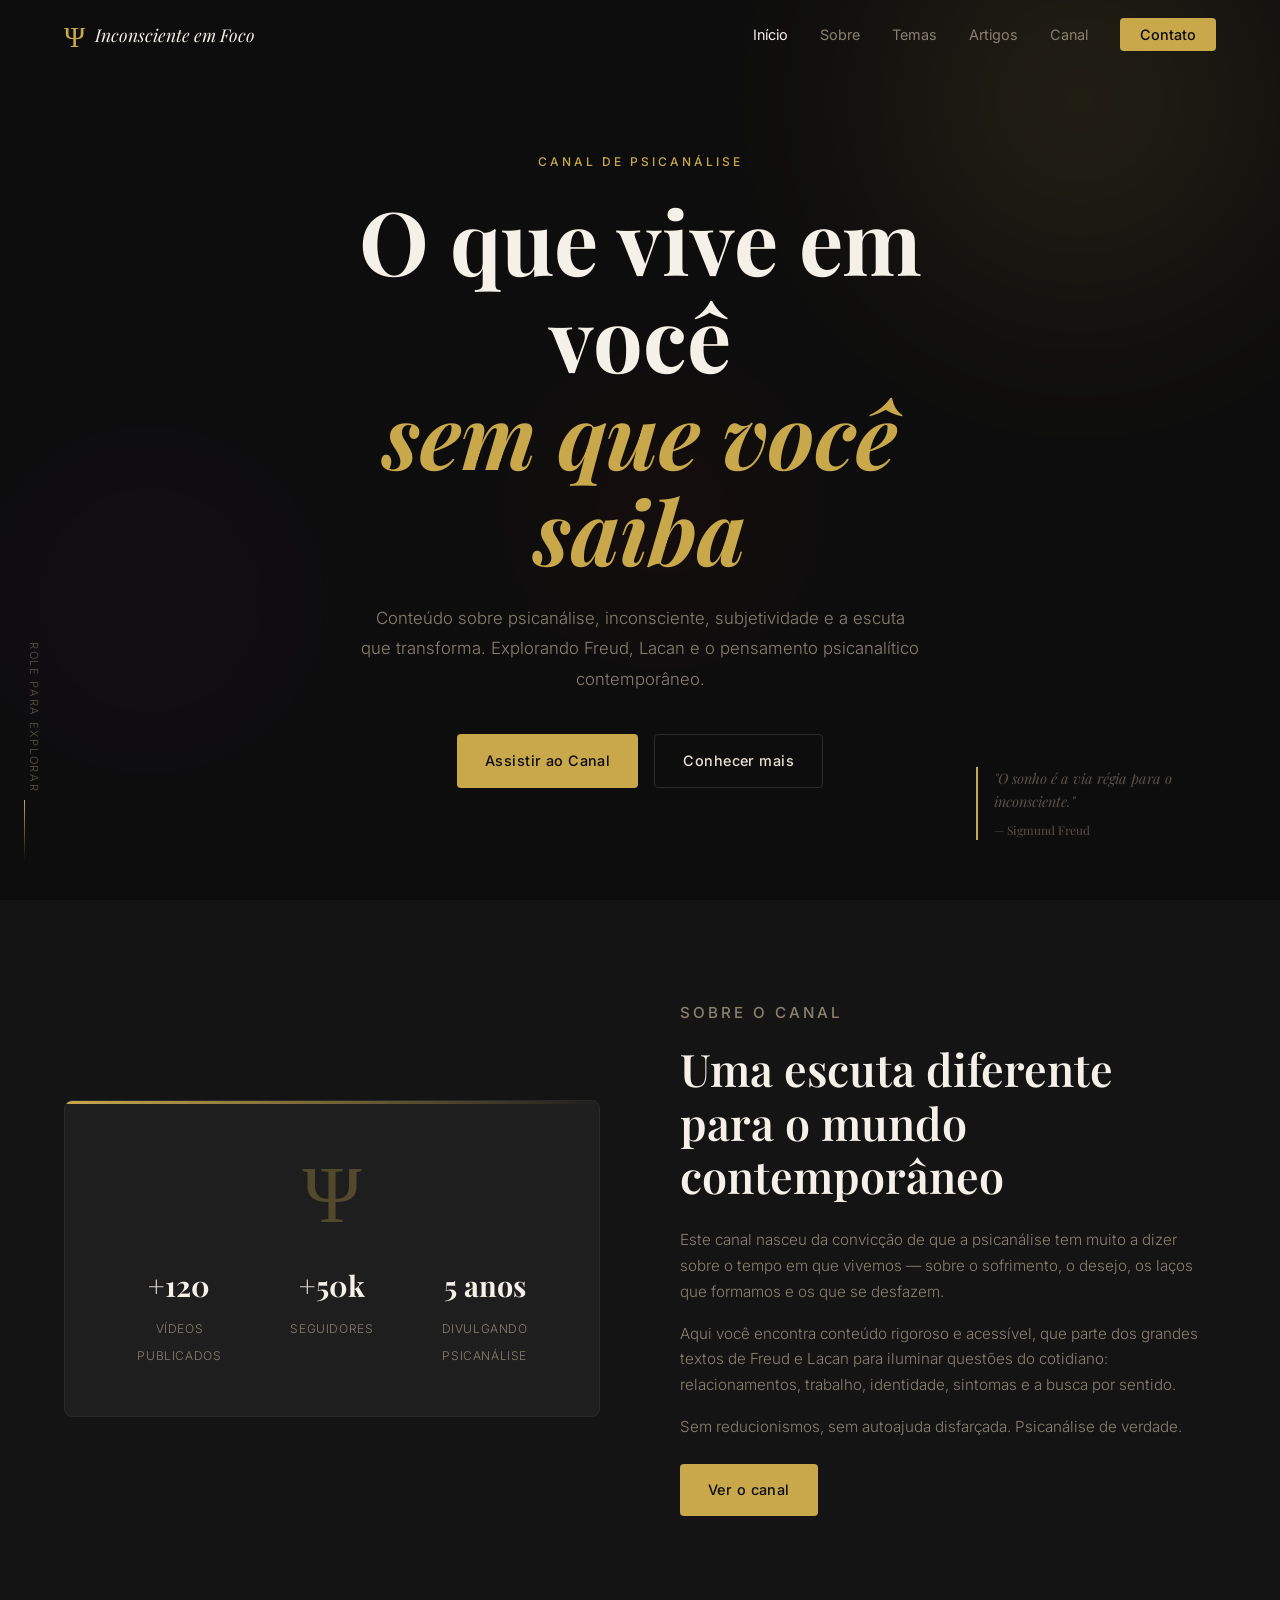
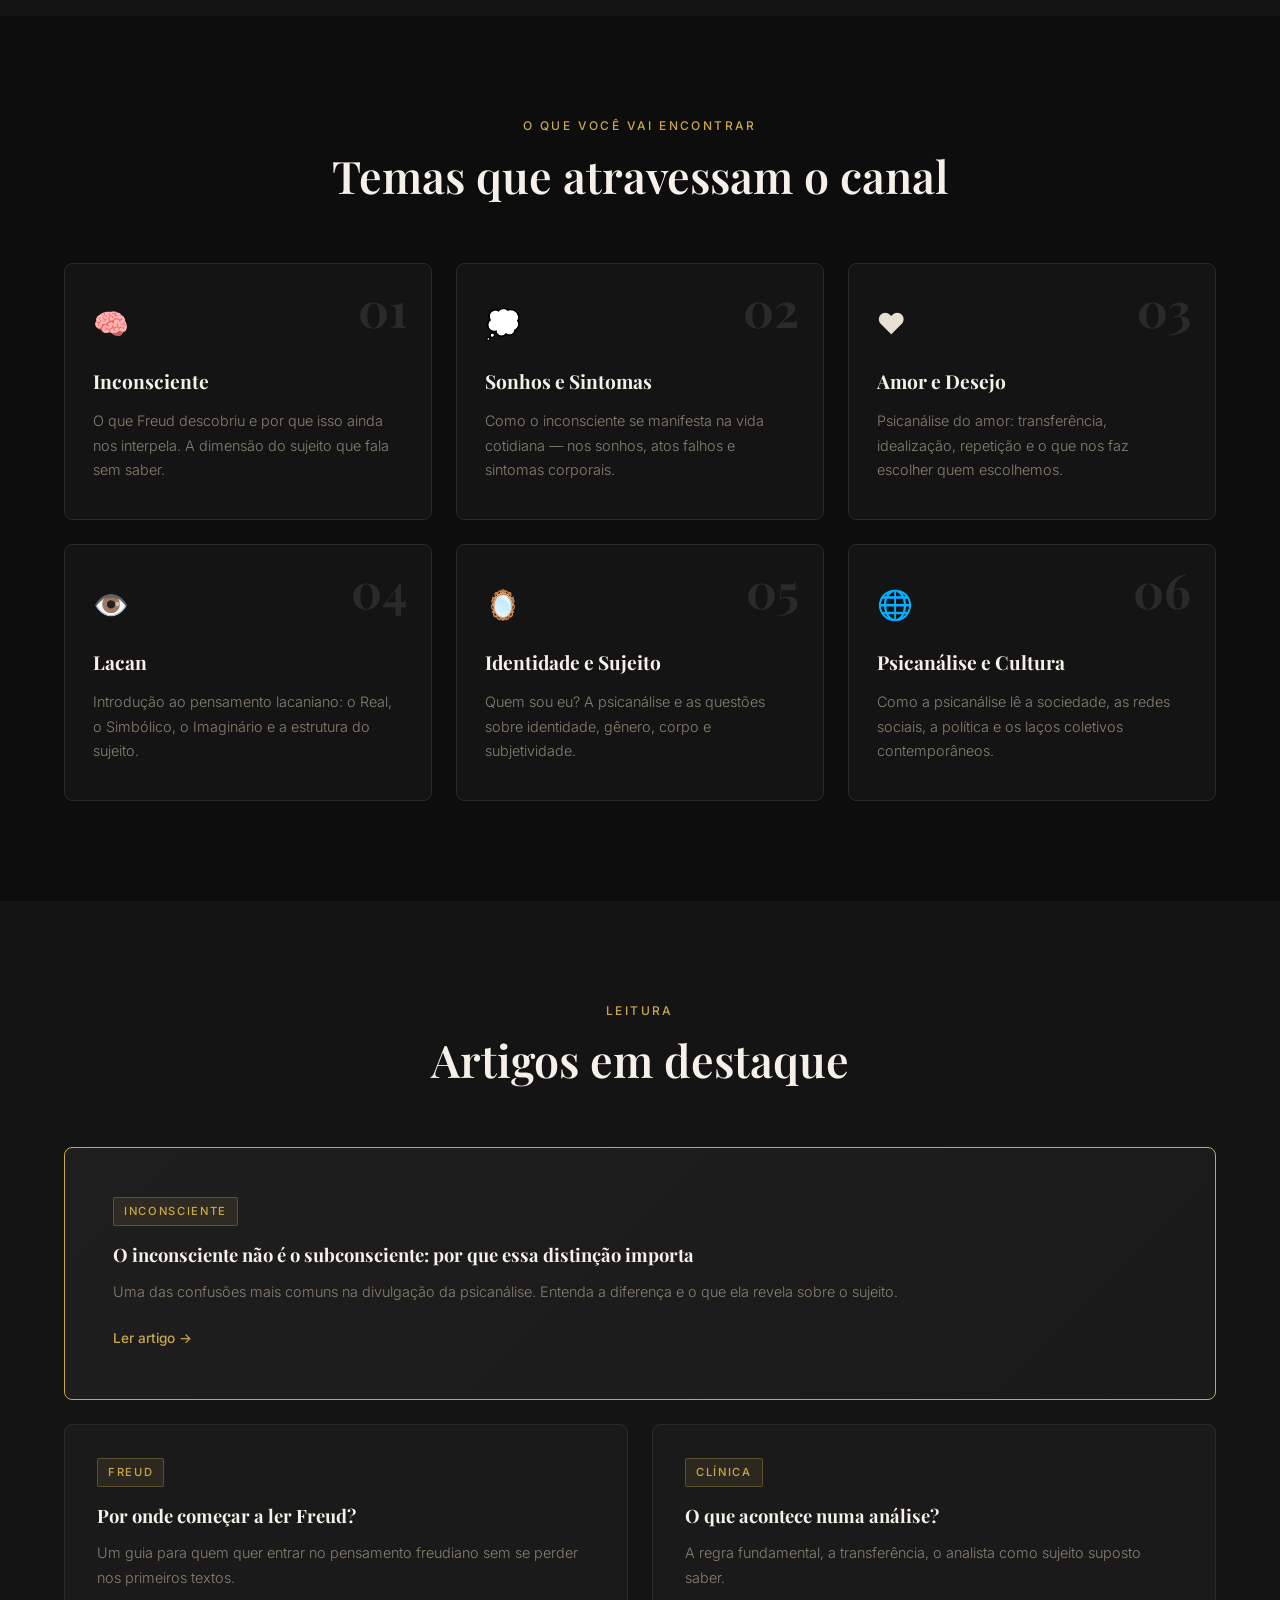
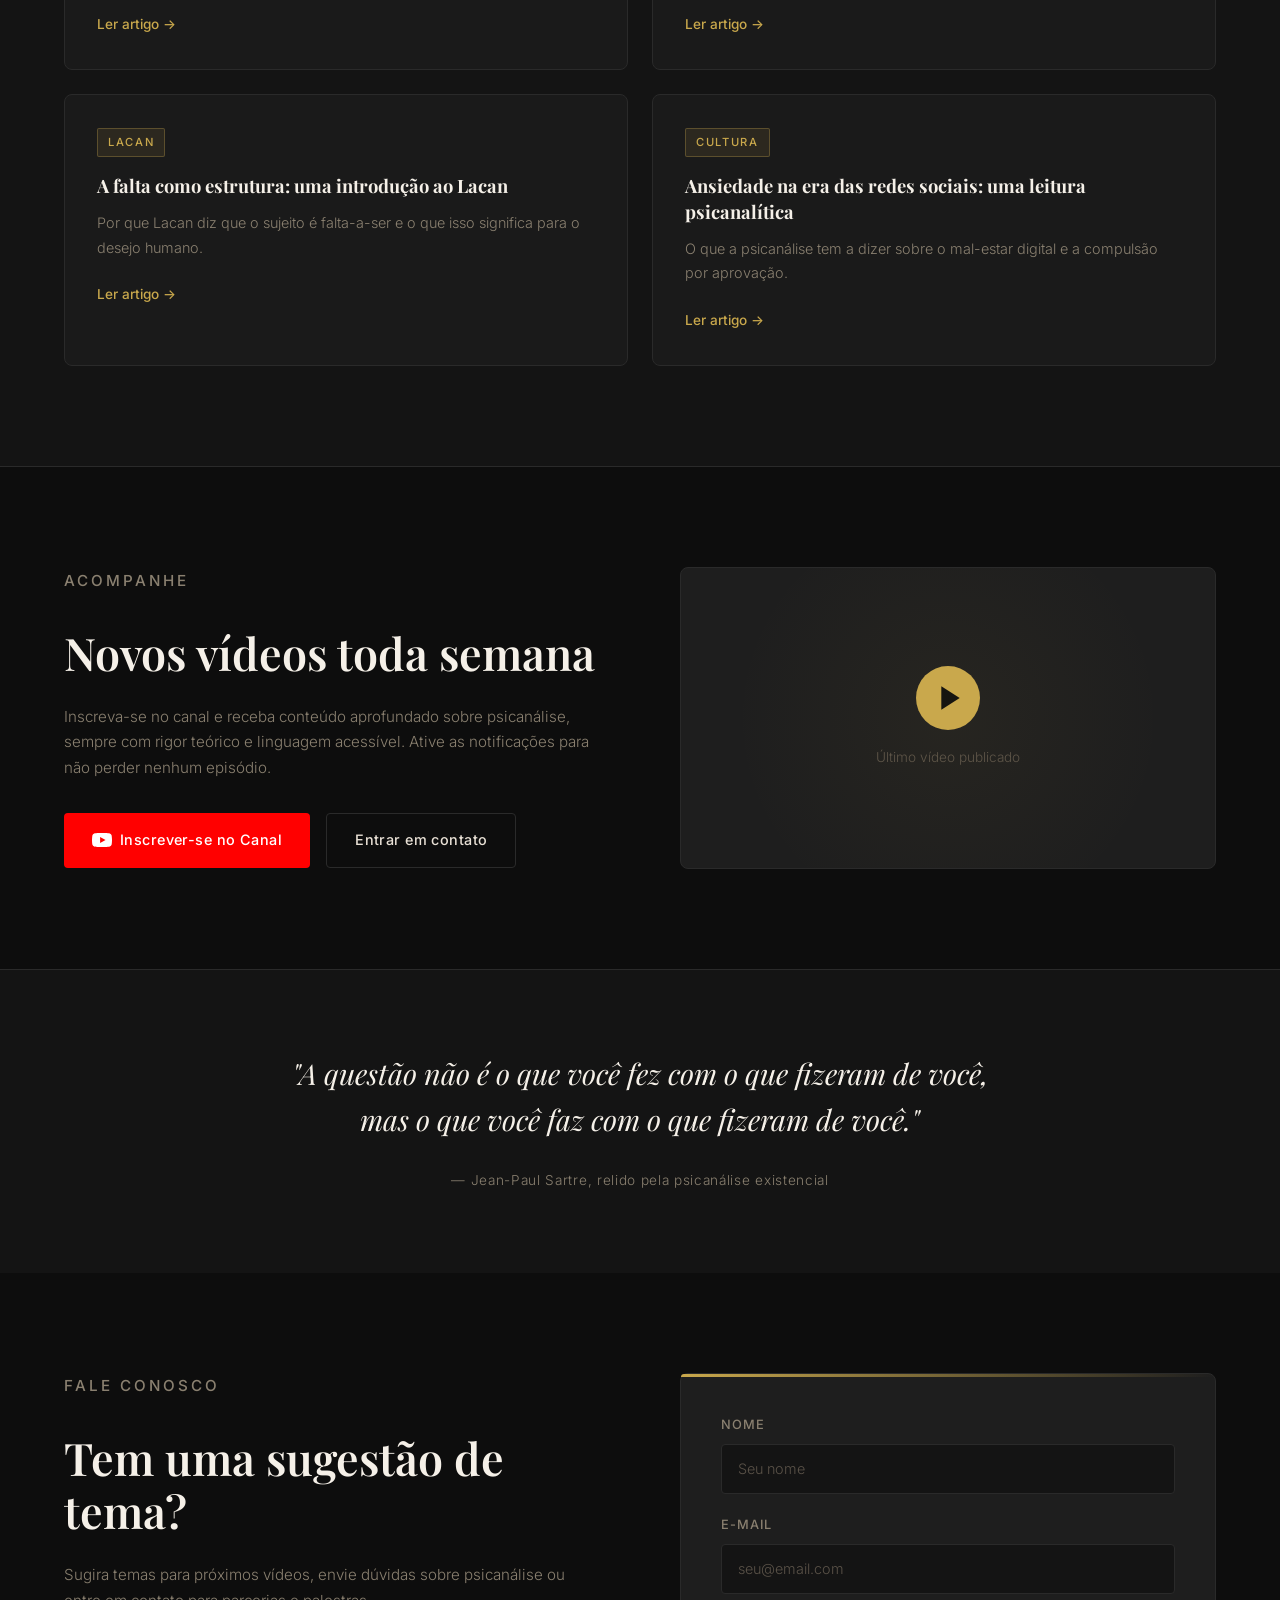
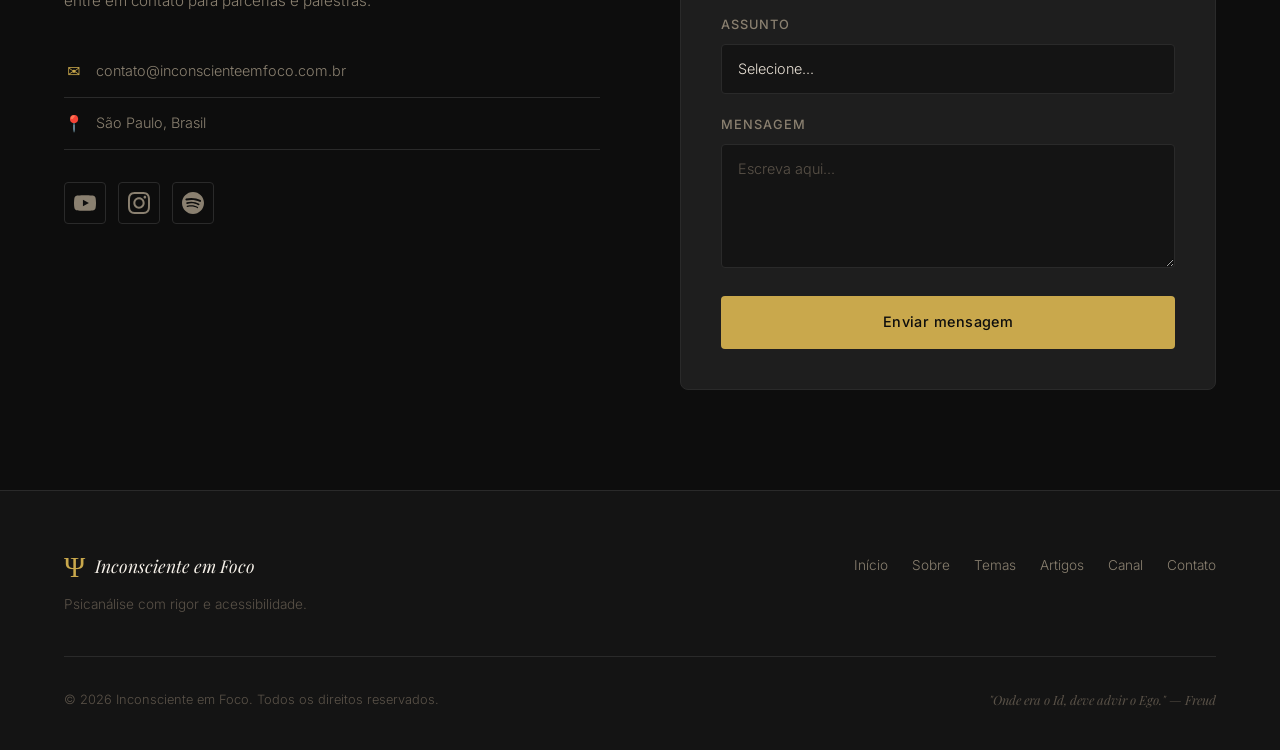
==== index.html @ 5c672a3e "feat: create psychoanalysis website for channel Complete single-page website with dark theme, hero s" ====
<!DOCTYPE html>
<html lang="pt-BR">
<head>
  <meta charset="UTF-8" />
  <meta name="viewport" content="width=device-width, initial-scale=1.0" />
  <title>Psicanálise — Inconsciente em Foco</title>
  <link rel="stylesheet" href="style.css" />
  <link rel="preconnect" href="https://fonts.googleapis.com" />
  <link rel="preconnect" href="https://fonts.gstatic.com" crossorigin />
  <link href="https://fonts.googleapis.com/css2?family=Playfair+Display:ital,wght@0,400;0,600;0,700;1,400&family=Inter:wght@300;400;500&display=swap" rel="stylesheet" />
</head>
<body>

  <!-- NAVEGAÇÃO -->
  <nav id="navbar">
    <div class="nav-container">
      <a href="#inicio" class="logo">
        <span class="logo-symbol">Ψ</span>
        <span class="logo-text">Inconsciente em Foco</span>
      </a>
      <button class="menu-toggle" id="menuToggle" aria-label="Abrir menu">
        <span></span><span></span><span></span>
      </button>
      <ul class="nav-links" id="navLinks">
        <li><a href="#inicio">Início</a></li>
        <li><a href="#sobre">Sobre</a></li>
        <li><a href="#temas">Temas</a></li>
        <li><a href="#artigos">Artigos</a></li>
        <li><a href="#canal">Canal</a></li>
        <li><a href="#contato" class="btn-nav">Contato</a></li>
      </ul>
    </div>
  </nav>

  <!-- HERO -->
  <section id="inicio" class="hero">
    <div class="hero-bg">
      <div class="ink-blob blob-1"></div>
      <div class="ink-blob blob-2"></div>
      <div class="ink-blob blob-3"></div>
    </div>
    <div class="hero-content">
      <p class="hero-eyebrow">Canal de Psicanálise</p>
      <h1 class="hero-title">
        O que vive em você<br />
        <em>sem que você saiba</em>
      </h1>
      <p class="hero-subtitle">
        Conteúdo sobre psicanálise, inconsciente, subjetividade e a escuta que transforma.
        Explorando Freud, Lacan e o pensamento psicanalítico contemporâneo.
      </p>
      <div class="hero-actions">
        <a href="#canal" class="btn btn-primary">Assistir ao Canal</a>
        <a href="#sobre" class="btn btn-ghost">Conhecer mais</a>
      </div>
    </div>
    <div class="hero-quote">
      <blockquote>
        "O sonho é a via régia para o inconsciente."
        <cite>— Sigmund Freud</cite>
      </blockquote>
    </div>
    <div class="scroll-indicator">
      <span>Role para explorar</span>
      <div class="scroll-line"></div>
    </div>
  </section>

  <!-- SOBRE -->
  <section id="sobre" class="sobre">
    <div class="container">
      <div class="sobre-grid">
        <div class="sobre-visual">
          <div class="sobre-card">
            <div class="sobre-symbol">Ψ</div>
            <div class="sobre-stats">
              <div class="stat">
                <strong>+120</strong>
                <span>Vídeos publicados</span>
              </div>
              <div class="stat">
                <strong>+50k</strong>
                <span>Seguidores</span>
              </div>
              <div class="stat">
                <strong>5 anos</strong>
                <span>Divulgando psicanálise</span>
              </div>
            </div>
          </div>
        </div>
        <div class="sobre-texto">
          <p class="section-label">Sobre o Canal</p>
          <h2 class="section-title">Uma escuta diferente para o mundo contemporâneo</h2>
          <p>
            Este canal nasceu da convicção de que a psicanálise tem muito a dizer sobre o tempo em que vivemos —
            sobre o sofrimento, o desejo, os laços que formamos e os que se desfazem.
          </p>
          <p>
            Aqui você encontra conteúdo rigoroso e acessível, que parte dos grandes textos de Freud e Lacan
            para iluminar questões do cotidiano: relacionamentos, trabalho, identidade, sintomas e a busca por sentido.
          </p>
          <p>
            Sem reducionismos, sem autoajuda disfarçada. Psicanálise de verdade.
          </p>
          <a href="#canal" class="btn btn-primary">Ver o canal</a>
        </div>
      </div>
    </div>
  </section>

  <!-- TEMAS -->
  <section id="temas" class="temas">
    <div class="container">
      <div class="section-header">
        <p class="section-label">O que você vai encontrar</p>
        <h2 class="section-title">Temas que atravessam o canal</h2>
      </div>
      <div class="temas-grid">
        <div class="tema-card" data-index="01">
          <div class="tema-icon">🧠</div>
          <h3>Inconsciente</h3>
          <p>O que Freud descobriu e por que isso ainda nos interpela. A dimensão do sujeito que fala sem saber.</p>
        </div>
        <div class="tema-card" data-index="02">
          <div class="tema-icon">💭</div>
          <h3>Sonhos e Sintomas</h3>
          <p>Como o inconsciente se manifesta na vida cotidiana — nos sonhos, atos falhos e sintomas corporais.</p>
        </div>
        <div class="tema-card" data-index="03">
          <div class="tema-icon">❤️</div>
          <h3>Amor e Desejo</h3>
          <p>Psicanálise do amor: transferência, idealização, repetição e o que nos faz escolher quem escolhemos.</p>
        </div>
        <div class="tema-card" data-index="04">
          <div class="tema-icon">👁️</div>
          <h3>Lacan</h3>
          <p>Introdução ao pensamento lacaniano: o Real, o Simbólico, o Imaginário e a estrutura do sujeito.</p>
        </div>
        <div class="tema-card" data-index="05">
          <div class="tema-icon">🪞</div>
          <h3>Identidade e Sujeito</h3>
          <p>Quem sou eu? A psicanálise e as questões sobre identidade, gênero, corpo e subjetividade.</p>
        </div>
        <div class="tema-card" data-index="06">
          <div class="tema-icon">🌐</div>
          <h3>Psicanálise e Cultura</h3>
          <p>Como a psicanálise lê a sociedade, as redes sociais, a política e os laços coletivos contemporâneos.</p>
        </div>
      </div>
    </div>
  </section>

  <!-- ARTIGOS -->
  <section id="artigos" class="artigos">
    <div class="container">
      <div class="section-header">
        <p class="section-label">Leitura</p>
        <h2 class="section-title">Artigos em destaque</h2>
      </div>
      <div class="artigos-grid">
        <article class="artigo-card artigo-destaque">
          <div class="artigo-tag">Inconsciente</div>
          <h3>O inconsciente não é o subconsciente: por que essa distinção importa</h3>
          <p>Uma das confusões mais comuns na divulgação da psicanálise. Entenda a diferença e o que ela revela sobre o sujeito.</p>
          <a href="#" class="artigo-link">Ler artigo →</a>
        </article>
        <article class="artigo-card">
          <div class="artigo-tag">Freud</div>
          <h3>Por onde começar a ler Freud?</h3>
          <p>Um guia para quem quer entrar no pensamento freudiano sem se perder nos primeiros textos.</p>
          <a href="#" class="artigo-link">Ler artigo →</a>
        </article>
        <article class="artigo-card">
          <div class="artigo-tag">Clínica</div>
          <h3>O que acontece numa análise?</h3>
          <p>A regra fundamental, a transferência, o analista como sujeito suposto saber.</p>
          <a href="#" class="artigo-link">Ler artigo →</a>
        </article>
        <article class="artigo-card">
          <div class="artigo-tag">Lacan</div>
          <h3>A falta como estrutura: uma introdução ao Lacan</h3>
          <p>Por que Lacan diz que o sujeito é falta-a-ser e o que isso significa para o desejo humano.</p>
          <a href="#" class="artigo-link">Ler artigo →</a>
        </article>
        <article class="artigo-card">
          <div class="artigo-tag">Cultura</div>
          <h3>Ansiedade na era das redes sociais: uma leitura psicanalítica</h3>
          <p>O que a psicanálise tem a dizer sobre o mal-estar digital e a compulsão por aprovação.</p>
          <a href="#" class="artigo-link">Ler artigo →</a>
        </article>
      </div>
    </div>
  </section>

  <!-- CANAL / CTA -->
  <section id="canal" class="canal">
    <div class="container">
      <div class="canal-inner">
        <div class="canal-texto">
          <p class="section-label">Acompanhe</p>
          <h2 class="section-title">Novos vídeos toda semana</h2>
          <p>
            Inscreva-se no canal e receba conteúdo aprofundado sobre psicanálise, sempre com rigor teórico
            e linguagem acessível. Ative as notificações para não perder nenhum episódio.
          </p>
          <div class="canal-actions">
            <a href="#" class="btn btn-primary btn-youtube">
              <svg viewBox="0 0 24 24" fill="currentColor" width="20" height="20">
                <path d="M23.5 6.2a3 3 0 0 0-2.1-2.1C19.5 3.5 12 3.5 12 3.5s-7.5 0-9.4.6A3 3 0 0 0 .5 6.2 31 31 0 0 0 0 12a31 31 0 0 0 .5 5.8 3 3 0 0 0 2.1 2.1c1.9.6 9.4.6 9.4.6s7.5 0 9.4-.6a3 3 0 0 0 2.1-2.1A31 31 0 0 0 24 12a31 31 0 0 0-.5-5.8zM9.75 15.5v-7l6.5 3.5-6.5 3.5z"/>
              </svg>
              Inscrever-se no Canal
            </a>
            <a href="#contato" class="btn btn-ghost">Entrar em contato</a>
          </div>
        </div>
        <div class="canal-visual">
          <div class="video-placeholder">
            <div class="play-btn">
              <svg viewBox="0 0 24 24" fill="currentColor" width="40" height="40">
                <path d="M8 5v14l11-7z"/>
              </svg>
            </div>
            <p>Último vídeo publicado</p>
          </div>
        </div>
      </div>
    </div>
  </section>

  <!-- CITAÇÃO -->
  <section class="citacao-section">
    <div class="container">
      <div class="citacao-wrapper">
        <blockquote class="grande-citacao">
          <p>"A questão não é o que você fez com o que fizeram de você,<br/>mas o que você faz com o que fizeram de você."</p>
          <cite>— Jean-Paul Sartre, relido pela psicanálise existencial</cite>
        </blockquote>
      </div>
    </div>
  </section>

  <!-- CONTATO -->
  <section id="contato" class="contato">
    <div class="container">
      <div class="contato-grid">
        <div class="contato-texto">
          <p class="section-label">Fale conosco</p>
          <h2 class="section-title">Tem uma sugestão de tema?</h2>
          <p>Sugira temas para próximos vídeos, envie dúvidas sobre psicanálise ou entre em contato para parcerias e palestras.</p>
          <div class="contato-info">
            <div class="contato-item">
              <span class="contato-icon">✉</span>
              <span>contato@inconscienteemfoco.com.br</span>
            </div>
            <div class="contato-item">
              <span class="contato-icon">📍</span>
              <span>São Paulo, Brasil</span>
            </div>
          </div>
          <div class="social-links">
            <a href="#" class="social-link" aria-label="YouTube">
              <svg viewBox="0 0 24 24" fill="currentColor" width="22" height="22">
                <path d="M23.5 6.2a3 3 0 0 0-2.1-2.1C19.5 3.5 12 3.5 12 3.5s-7.5 0-9.4.6A3 3 0 0 0 .5 6.2 31 31 0 0 0 0 12a31 31 0 0 0 .5 5.8 3 3 0 0 0 2.1 2.1c1.9.6 9.4.6 9.4.6s7.5 0 9.4-.6a3 3 0 0 0 2.1-2.1A31 31 0 0 0 24 12a31 31 0 0 0-.5-5.8zM9.75 15.5v-7l6.5 3.5-6.5 3.5z"/>
              </svg>
            </a>
            <a href="#" class="social-link" aria-label="Instagram">
              <svg viewBox="0 0 24 24" fill="currentColor" width="22" height="22">
                <path d="M12 2.163c3.204 0 3.584.012 4.85.07 3.252.148 4.771 1.691 4.919 4.919.058 1.265.069 1.645.069 4.849 0 3.205-.012 3.584-.069 4.849-.149 3.225-1.664 4.771-4.919 4.919-1.266.058-1.644.07-4.85.07-3.204 0-3.584-.012-4.849-.07-3.26-.149-4.771-1.699-4.919-4.92-.058-1.265-.07-1.644-.07-4.849 0-3.204.013-3.583.07-4.849.149-3.227 1.664-4.771 4.919-4.919 1.266-.057 1.645-.069 4.849-.069zm0-2.163c-3.259 0-3.667.014-4.947.072-4.358.2-6.78 2.618-6.98 6.98-.059 1.281-.073 1.689-.073 4.948 0 3.259.014 3.668.072 4.948.2 4.358 2.618 6.78 6.98 6.98 1.281.058 1.689.072 4.948.072 3.259 0 3.668-.014 4.948-.072 4.354-.2 6.782-2.618 6.979-6.98.059-1.28.073-1.689.073-4.948 0-3.259-.014-3.667-.072-4.947-.196-4.354-2.617-6.78-6.979-6.98-1.281-.059-1.69-.073-4.949-.073zm0 5.838c-3.403 0-6.162 2.759-6.162 6.162s2.759 6.163 6.162 6.163 6.162-2.759 6.162-6.163c0-3.403-2.759-6.162-6.162-6.162zm0 10.162c-2.209 0-4-1.79-4-4 0-2.209 1.791-4 4-4s4 1.791 4 4c0 2.21-1.791 4-4 4zm6.406-11.845c-.796 0-1.441.645-1.441 1.44s.645 1.44 1.441 1.44c.795 0 1.439-.645 1.439-1.44s-.644-1.44-1.439-1.44z"/>
              </svg>
            </a>
            <a href="#" class="social-link" aria-label="Spotify">
              <svg viewBox="0 0 24 24" fill="currentColor" width="22" height="22">
                <path d="M12 0C5.4 0 0 5.4 0 12s5.4 12 12 12 12-5.4 12-12S18.66 0 12 0zm5.521 17.34c-.24.359-.66.48-1.021.24-2.82-1.74-6.36-2.101-10.561-1.141-.418.122-.779-.179-.899-.539-.12-.421.18-.78.54-.9 4.56-1.021 8.52-.6 11.64 1.32.42.18.479.659.301 1.02zm1.44-3.3c-.301.42-.841.6-1.262.3-3.239-1.98-8.159-2.58-11.939-1.38-.479.12-1.02-.12-1.14-.6-.12-.48.12-1.021.6-1.141C9.6 9.9 15 10.561 18.72 12.84c.361.181.54.78.241 1.2zm.12-3.36C15.24 8.4 8.82 8.16 5.16 9.301c-.6.179-1.2-.181-1.38-.721-.18-.601.18-1.2.72-1.381 4.26-1.26 11.28-1.02 15.721 1.621.539.3.719 1.02.419 1.56-.299.421-1.02.599-1.559.3z"/>
              </svg>
            </a>
          </div>
        </div>
        <div class="contato-form-wrapper">
          <form class="contato-form" id="contatoForm">
            <div class="form-group">
              <label for="nome">Nome</label>
              <input type="text" id="nome" name="nome" placeholder="Seu nome" required />
            </div>
            <div class="form-group">
              <label for="email">E-mail</label>
              <input type="email" id="email" name="email" placeholder="seu@email.com" required />
            </div>
            <div class="form-group">
              <label for="assunto">Assunto</label>
              <select id="assunto" name="assunto">
                <option value="">Selecione...</option>
                <option value="sugestao">Sugestão de tema</option>
                <option value="duvida">Dúvida sobre psicanálise</option>
                <option value="parceria">Parceria / Palestra</option>
                <option value="outro">Outro</option>
              </select>
            </div>
            <div class="form-group">
              <label for="mensagem">Mensagem</label>
              <textarea id="mensagem" name="mensagem" rows="4" placeholder="Escreva aqui..." required></textarea>
            </div>
            <button type="submit" class="btn btn-primary btn-full">Enviar mensagem</button>
            <div class="form-success" id="formSuccess">
              Mensagem enviada! Obrigado pelo contato.
            </div>
          </form>
        </div>
      </div>
    </div>
  </section>

  <!-- FOOTER -->
  <footer class="footer">
    <div class="container">
      <div class="footer-inner">
        <div class="footer-brand">
          <a href="#inicio" class="logo">
            <span class="logo-symbol">Ψ</span>
            <span class="logo-text">Inconsciente em Foco</span>
          </a>
          <p>Psicanálise com rigor e acessibilidade.</p>
        </div>
        <nav class="footer-nav">
          <ul>
            <li><a href="#inicio">Início</a></li>
            <li><a href="#sobre">Sobre</a></li>
            <li><a href="#temas">Temas</a></li>
            <li><a href="#artigos">Artigos</a></li>
            <li><a href="#canal">Canal</a></li>
            <li><a href="#contato">Contato</a></li>
          </ul>
        </nav>
      </div>
      <div class="footer-bottom">
        <p>© 2026 Inconsciente em Foco. Todos os direitos reservados.</p>
        <p class="footer-freud">"Onde era o Id, deve advir o Ego." — Freud</p>
      </div>
    </div>
  </footer>

  <script src="script.js"></script>
</body>
</html>
---- style.css ----
/* ===== RESET & BASE ===== */
*, *::before, *::after {
  box-sizing: border-box;
  margin: 0;
  padding: 0;
}

:root {
  --bg: #0d0d0d;
  --bg-2: #141414;
  --bg-3: #1a1a1a;
  --surface: #1e1e1e;
  --border: #2a2a2a;
  --gold: #c9a84c;
  --gold-light: #e0c070;
  --cream: #f5f0e8;
  --text: #e8e0d5;
  --text-muted: #8a8070;
  --text-dim: #5a5248;
  --red-accent: #8b1a1a;
  --font-serif: 'Playfair Display', Georgia, serif;
  --font-sans: 'Inter', system-ui, sans-serif;
  --radius: 4px;
  --transition: 0.3s ease;
  --section-pad: 100px;
}

html {
  scroll-behavior: smooth;
  font-size: 16px;
}

body {
  background-color: var(--bg);
  color: var(--text);
  font-family: var(--font-sans);
  font-weight: 300;
  line-height: 1.7;
  overflow-x: hidden;
}

img { max-width: 100%; display: block; }
a { color: inherit; text-decoration: none; }
button { cursor: pointer; border: none; background: none; font: inherit; }

/* ===== TYPOGRAPHY ===== */
.section-label {
  font-family: var(--font-sans);
  font-size: 0.75rem;
  font-weight: 500;
  letter-spacing: 0.2em;
  text-transform: uppercase;
  color: var(--gold);
  margin-bottom: 12px;
  display: block;
}

.section-title {
  font-family: var(--font-serif);
  font-size: clamp(2rem, 4vw, 2.8rem);
  font-weight: 600;
  line-height: 1.2;
  color: var(--cream);
  margin-bottom: 24px;
}

.section-header {
  text-align: center;
  margin-bottom: 60px;
}

/* ===== LAYOUT ===== */
.container {
  max-width: 1200px;
  margin: 0 auto;
  padding: 0 24px;
}

/* ===== BUTTONS ===== */
.btn {
  display: inline-flex;
  align-items: center;
  gap: 8px;
  padding: 14px 28px;
  border-radius: var(--radius);
  font-size: 0.9rem;
  font-weight: 500;
  letter-spacing: 0.03em;
  transition: all var(--transition);
  cursor: pointer;
  white-space: nowrap;
}

.btn-primary {
  background: var(--gold);
  color: #0d0d0d;
}

.btn-primary:hover {
  background: var(--gold-light);
  transform: translateY(-2px);
  box-shadow: 0 8px 24px rgba(201, 168, 76, 0.3);
}

.btn-ghost {
  background: transparent;
  color: var(--text);
  border: 1px solid var(--border);
}

.btn-ghost:hover {
  border-color: var(--gold);
  color: var(--gold);
}

.btn-full { width: 100%; justify-content: center; }

.btn-youtube {
  background: #ff0000;
  color: #fff;
}
.btn-youtube:hover {
  background: #cc0000;
  box-shadow: 0 8px 24px rgba(255, 0, 0, 0.3);
}

/* ===== NAVBAR ===== */
#navbar {
  position: fixed;
  top: 0;
  left: 0;
  right: 0;
  z-index: 1000;
  padding: 20px 0;
  transition: all var(--transition);
}

#navbar.scrolled {
  padding: 12px 0;
  background: rgba(13, 13, 13, 0.95);
  backdrop-filter: blur(12px);
  border-bottom: 1px solid var(--border);
}

.nav-container {
  max-width: 1200px;
  margin: 0 auto;
  padding: 0 24px;
  display: flex;
  align-items: center;
  justify-content: space-between;
}

.logo {
  display: flex;
  align-items: center;
  gap: 10px;
}

.logo-symbol {
  font-family: var(--font-serif);
  font-size: 1.8rem;
  color: var(--gold);
  line-height: 1;
}

.logo-text {
  font-family: var(--font-serif);
  font-size: 1.1rem;
  color: var(--cream);
  font-style: italic;
}

.nav-links {
  display: flex;
  align-items: center;
  gap: 32px;
  list-style: none;
}

.nav-links a {
  font-size: 0.9rem;
  font-weight: 400;
  color: var(--text-muted);
  transition: color var(--transition);
}

.nav-links a:hover,
.nav-links a.active {
  color: var(--cream);
}

.btn-nav {
  background: var(--gold) !important;
  color: #0d0d0d !important;
  padding: 8px 20px;
  border-radius: var(--radius);
  font-weight: 500 !important;
}

.btn-nav:hover {
  background: var(--gold-light) !important;
}

.menu-toggle {
  display: none;
  flex-direction: column;
  gap: 5px;
  padding: 4px;
}

.menu-toggle span {
  display: block;
  width: 24px;
  height: 2px;
  background: var(--text);
  transition: all var(--transition);
}

/* ===== HERO ===== */
.hero {
  position: relative;
  min-height: 100vh;
  display: flex;
  flex-direction: column;
  justify-content: center;
  padding: 120px 24px 80px;
  overflow: hidden;
}

.hero-bg {
  position: absolute;
  inset: 0;
  z-index: 0;
}

.ink-blob {
  position: absolute;
  border-radius: 50%;
  filter: blur(80px);
  opacity: 0.15;
}

.blob-1 {
  width: 600px;
  height: 600px;
  background: radial-gradient(circle, var(--gold) 0%, transparent 70%);
  top: -200px;
  right: -100px;
  animation: float1 12s ease-in-out infinite;
}

.blob-2 {
  width: 400px;
  height: 400px;
  background: radial-gradient(circle, #4a2060 0%, transparent 70%);
  bottom: 100px;
  left: -50px;
  animation: float2 16s ease-in-out infinite;
}

.blob-3 {
  width: 300px;
  height: 300px;
  background: radial-gradient(circle, var(--red-accent) 0%, transparent 70%);
  top: 40%;
  left: 40%;
  animation: float3 20s ease-in-out infinite;
}

@keyframes float1 {
  0%, 100% { transform: translate(0, 0) scale(1); }
  50% { transform: translate(-30px, 40px) scale(1.1); }
}
@keyframes float2 {
  0%, 100% { transform: translate(0, 0) scale(1); }
  50% { transform: translate(40px, -30px) scale(0.95); }
}
@keyframes float3 {
  0%, 100% { transform: translate(0, 0) scale(1); }
  33% { transform: translate(20px, 20px) scale(1.05); }
  66% { transform: translate(-20px, 10px) scale(0.98); }
}

.hero-content {
  position: relative;
  z-index: 1;
  max-width: 720px;
  margin: 0 auto;
  text-align: center;
}

.hero-eyebrow {
  font-size: 0.75rem;
  font-weight: 500;
  letter-spacing: 0.25em;
  text-transform: uppercase;
  color: var(--gold);
  margin-bottom: 20px;
}

.hero-title {
  font-family: var(--font-serif);
  font-size: clamp(2.8rem, 7vw, 5.5rem);
  font-weight: 700;
  line-height: 1.1;
  color: var(--cream);
  margin-bottom: 24px;
}

.hero-title em {
  font-style: italic;
  color: var(--gold);
}

.hero-subtitle {
  font-size: 1.05rem;
  color: var(--text-muted);
  max-width: 560px;
  margin: 0 auto 40px;
  line-height: 1.8;
}

.hero-actions {
  display: flex;
  gap: 16px;
  justify-content: center;
  flex-wrap: wrap;
}

.hero-quote {
  position: absolute;
  bottom: 60px;
  right: 24px;
  max-width: 280px;
  z-index: 1;
}

.hero-quote blockquote {
  font-family: var(--font-serif);
  font-style: italic;
  font-size: 0.9rem;
  color: var(--text-dim);
  border-left: 2px solid var(--gold);
  padding-left: 16px;
  line-height: 1.6;
}

.hero-quote cite {
  display: block;
  font-style: normal;
  font-size: 0.75rem;
  margin-top: 8px;
  color: var(--text-dim);
}

.scroll-indicator {
  position: absolute;
  bottom: 40px;
  left: 24px;
  display: flex;
  flex-direction: column;
  align-items: flex-start;
  gap: 8px;
  z-index: 1;
}

.scroll-indicator span {
  font-size: 0.7rem;
  letter-spacing: 0.15em;
  text-transform: uppercase;
  color: var(--text-dim);
  writing-mode: vertical-rl;
}

.scroll-line {
  width: 1px;
  height: 60px;
  background: linear-gradient(to bottom, var(--gold), transparent);
  animation: scrollPulse 2s ease-in-out infinite;
}

@keyframes scrollPulse {
  0%, 100% { opacity: 1; transform: scaleY(1); }
  50% { opacity: 0.4; transform: scaleY(0.8); }
}

/* ===== SOBRE ===== */
.sobre {
  padding: var(--section-pad) 0;
  background: var(--bg-2);
}

.sobre-grid {
  display: grid;
  grid-template-columns: 1fr 1fr;
  gap: 80px;
  align-items: center;
}

.sobre-card {
  background: var(--surface);
  border: 1px solid var(--border);
  border-radius: 8px;
  padding: 48px;
  text-align: center;
  position: relative;
  overflow: hidden;
}

.sobre-card::before {
  content: '';
  position: absolute;
  top: 0;
  left: 0;
  right: 0;
  height: 3px;
  background: linear-gradient(90deg, var(--gold), transparent);
}

.sobre-symbol {
  font-family: var(--font-serif);
  font-size: 5rem;
  color: var(--gold);
  opacity: 0.3;
  line-height: 1;
  margin-bottom: 32px;
}

.sobre-stats {
  display: grid;
  grid-template-columns: repeat(3, 1fr);
  gap: 20px;
}

.stat strong {
  display: block;
  font-family: var(--font-serif);
  font-size: 1.8rem;
  color: var(--cream);
  margin-bottom: 4px;
}

.stat span {
  font-size: 0.75rem;
  color: var(--text-muted);
  text-transform: uppercase;
  letter-spacing: 0.05em;
}

.sobre-texto p {
  color: var(--text-muted);
  margin-bottom: 16px;
  font-size: 0.95rem;
}

.sobre-texto .btn {
  margin-top: 8px;
}

/* ===== TEMAS ===== */
.temas {
  padding: var(--section-pad) 0;
  background: var(--bg);
}

.temas-grid {
  display: grid;
  grid-template-columns: repeat(3, 1fr);
  gap: 24px;
}

.tema-card {
  background: var(--bg-2);
  border: 1px solid var(--border);
  border-radius: 8px;
  padding: 36px 28px;
  position: relative;
  transition: all var(--transition);
  overflow: hidden;
}

.tema-card::after {
  content: attr(data-index);
  position: absolute;
  top: 20px;
  right: 24px;
  font-family: var(--font-serif);
  font-size: 3rem;
  font-weight: 700;
  color: var(--border);
  line-height: 1;
  transition: color var(--transition);
}

.tema-card:hover {
  border-color: var(--gold);
  transform: translateY(-4px);
  box-shadow: 0 20px 40px rgba(0, 0, 0, 0.4);
}

.tema-card:hover::after {
  color: rgba(201, 168, 76, 0.15);
}

.tema-icon {
  font-size: 1.8rem;
  margin-bottom: 16px;
}

.tema-card h3 {
  font-family: var(--font-serif);
  font-size: 1.2rem;
  color: var(--cream);
  margin-bottom: 12px;
}

.tema-card p {
  font-size: 0.9rem;
  color: var(--text-muted);
  line-height: 1.7;
}

/* ===== ARTIGOS ===== */
.artigos {
  padding: var(--section-pad) 0;
  background: var(--bg-2);
}

.artigos-grid {
  display: grid;
  grid-template-columns: repeat(2, 1fr);
  grid-template-rows: auto auto;
  gap: 24px;
}

.artigo-card {
  background: var(--bg-3);
  border: 1px solid var(--border);
  border-radius: 8px;
  padding: 32px;
  transition: all var(--transition);
}

.artigo-card:hover {
  border-color: var(--gold);
  box-shadow: 0 12px 32px rgba(0, 0, 0, 0.3);
}

.artigo-destaque {
  grid-column: 1 / -1;
  background: linear-gradient(135deg, var(--surface) 0%, var(--bg-3) 100%);
  border-color: var(--gold);
  padding: 48px;
}

.artigo-destaque h3 {
  font-size: 1.6rem;
}

.artigo-tag {
  display: inline-block;
  font-size: 0.7rem;
  font-weight: 500;
  letter-spacing: 0.15em;
  text-transform: uppercase;
  color: var(--gold);
  background: rgba(201, 168, 76, 0.1);
  border: 1px solid rgba(201, 168, 76, 0.3);
  border-radius: 2px;
  padding: 4px 10px;
  margin-bottom: 16px;
}

.artigo-card h3 {
  font-family: var(--font-serif);
  font-size: 1.15rem;
  color: var(--cream);
  margin-bottom: 12px;
  line-height: 1.4;
}

.artigo-card p {
  font-size: 0.9rem;
  color: var(--text-muted);
  margin-bottom: 20px;
  line-height: 1.7;
}

.artigo-link {
  font-size: 0.85rem;
  font-weight: 500;
  color: var(--gold);
  transition: all var(--transition);
}

.artigo-link:hover {
  color: var(--gold-light);
  letter-spacing: 0.03em;
}

/* ===== CANAL ===== */
.canal {
  padding: var(--section-pad) 0;
  background: var(--bg);
  border-top: 1px solid var(--border);
  border-bottom: 1px solid var(--border);
}

.canal-inner {
  display: grid;
  grid-template-columns: 1fr 1fr;
  gap: 80px;
  align-items: center;
}

.canal-texto p {
  color: var(--text-muted);
  font-size: 0.95rem;
  margin-bottom: 32px;
}

.canal-actions {
  display: flex;
  gap: 16px;
  flex-wrap: wrap;
}

.video-placeholder {
  background: var(--surface);
  border: 1px solid var(--border);
  border-radius: 8px;
  aspect-ratio: 16/9;
  display: flex;
  flex-direction: column;
  align-items: center;
  justify-content: center;
  gap: 16px;
  cursor: pointer;
  transition: all var(--transition);
  position: relative;
  overflow: hidden;
}

.video-placeholder::before {
  content: '';
  position: absolute;
  inset: 0;
  background: radial-gradient(circle at center, rgba(201, 168, 76, 0.05) 0%, transparent 70%);
}

.video-placeholder:hover {
  border-color: var(--gold);
}

.play-btn {
  width: 64px;
  height: 64px;
  background: var(--gold);
  border-radius: 50%;
  display: flex;
  align-items: center;
  justify-content: center;
  color: #0d0d0d;
  transition: all var(--transition);
}

.video-placeholder:hover .play-btn {
  transform: scale(1.1);
  box-shadow: 0 0 30px rgba(201, 168, 76, 0.4);
}

.video-placeholder p {
  font-size: 0.85rem;
  color: var(--text-dim);
}

/* ===== CITAÇÃO ===== */
.citacao-section {
  padding: 80px 0;
  background: var(--bg-2);
}

.citacao-wrapper {
  max-width: 800px;
  margin: 0 auto;
  text-align: center;
}

.grande-citacao p {
  font-family: var(--font-serif);
  font-size: clamp(1.2rem, 2.5vw, 1.8rem);
  font-style: italic;
  color: var(--cream);
  line-height: 1.6;
  margin-bottom: 24px;
}

.grande-citacao cite {
  font-style: normal;
  font-size: 0.85rem;
  color: var(--text-muted);
  letter-spacing: 0.05em;
}

/* ===== CONTATO ===== */
.contato {
  padding: var(--section-pad) 0;
  background: var(--bg);
}

.contato-grid {
  display: grid;
  grid-template-columns: 1fr 1fr;
  gap: 80px;
  align-items: start;
}

.contato-texto p {
  color: var(--text-muted);
  font-size: 0.95rem;
  margin-bottom: 32px;
}

.contato-info {
  margin-bottom: 32px;
}

.contato-item {
  display: flex;
  align-items: center;
  gap: 12px;
  padding: 12px 0;
  border-bottom: 1px solid var(--border);
  font-size: 0.9rem;
  color: var(--text-muted);
}

.contato-icon {
  color: var(--gold);
  font-size: 1rem;
  width: 20px;
  text-align: center;
}

.social-links {
  display: flex;
  gap: 12px;
}

.social-link {
  width: 42px;
  height: 42px;
  border: 1px solid var(--border);
  border-radius: var(--radius);
  display: flex;
  align-items: center;
  justify-content: center;
  color: var(--text-muted);
  transition: all var(--transition);
}

.social-link:hover {
  border-color: var(--gold);
  color: var(--gold);
}

/* ===== FORM ===== */
.contato-form {
  background: var(--surface);
  border: 1px solid var(--border);
  border-radius: 8px;
  padding: 40px;
  position: relative;
}

.contato-form::before {
  content: '';
  position: absolute;
  top: 0;
  left: 0;
  right: 0;
  height: 3px;
  background: linear-gradient(90deg, var(--gold), transparent);
  border-radius: 8px 8px 0 0;
}

.form-group {
  margin-bottom: 20px;
}

.form-group label {
  display: block;
  font-size: 0.8rem;
  font-weight: 500;
  letter-spacing: 0.08em;
  text-transform: uppercase;
  color: var(--text-muted);
  margin-bottom: 8px;
}

.form-group input,
.form-group select,
.form-group textarea {
  width: 100%;
  background: var(--bg-2);
  border: 1px solid var(--border);
  border-radius: var(--radius);
  padding: 12px 16px;
  font: inherit;
  font-size: 0.9rem;
  color: var(--text);
  transition: border-color var(--transition);
  outline: none;
  appearance: none;
}

.form-group input:focus,
.form-group select:focus,
.form-group textarea:focus {
  border-color: var(--gold);
}

.form-group input::placeholder,
.form-group textarea::placeholder {
  color: var(--text-dim);
}

.form-group select option {
  background: var(--bg-2);
}

.form-group textarea {
  resize: vertical;
  min-height: 100px;
}

.form-success {
  display: none;
  margin-top: 16px;
  padding: 12px 16px;
  background: rgba(201, 168, 76, 0.1);
  border: 1px solid rgba(201, 168, 76, 0.3);
  border-radius: var(--radius);
  color: var(--gold);
  font-size: 0.9rem;
  text-align: center;
}

.form-success.show {
  display: block;
}

/* ===== FOOTER ===== */
.footer {
  background: var(--bg-2);
  border-top: 1px solid var(--border);
  padding: 60px 0 40px;
}

.footer-inner {
  display: flex;
  align-items: flex-start;
  justify-content: space-between;
  gap: 48px;
  padding-bottom: 40px;
  border-bottom: 1px solid var(--border);
  margin-bottom: 32px;
}

.footer-brand p {
  margin-top: 12px;
  font-size: 0.85rem;
  color: var(--text-dim);
}

.footer-nav ul {
  list-style: none;
  display: flex;
  gap: 24px;
  flex-wrap: wrap;
}

.footer-nav a {
  font-size: 0.85rem;
  color: var(--text-muted);
  transition: color var(--transition);
}

.footer-nav a:hover {
  color: var(--gold);
}

.footer-bottom {
  display: flex;
  justify-content: space-between;
  align-items: center;
  flex-wrap: wrap;
  gap: 12px;
}

.footer-bottom p {
  font-size: 0.8rem;
  color: var(--text-dim);
}

.footer-freud {
  font-family: var(--font-serif);
  font-style: italic;
  color: var(--text-dim) !important;
}

/* ===== SCROLL REVEAL ===== */
.reveal {
  opacity: 0;
  transform: translateY(30px);
  transition: opacity 0.7s ease, transform 0.7s ease;
}

.reveal.visible {
  opacity: 1;
  transform: translateY(0);
}

/* ===== RESPONSIVE ===== */
@media (max-width: 1024px) {
  .temas-grid {
    grid-template-columns: repeat(2, 1fr);
  }
}

@media (max-width: 768px) {
  :root {
    --section-pad: 64px;
  }

  .menu-toggle {
    display: flex;
  }

  .nav-links {
    position: fixed;
    top: 0;
    right: -100%;
    width: 75%;
    max-width: 300px;
    height: 100vh;
    background: var(--bg-2);
    flex-direction: column;
    justify-content: center;
    align-items: flex-start;
    padding: 40px 32px;
    gap: 24px;
    transition: right var(--transition);
    border-left: 1px solid var(--border);
    z-index: 999;
  }

  .nav-links.open {
    right: 0;
  }

  .nav-links a {
    font-size: 1.1rem;
    color: var(--text);
  }

  .btn-nav {
    width: 100%;
    text-align: center;
  }

  .hero {
    padding: 100px 24px 60px;
  }

  .hero-quote,
  .scroll-indicator {
    display: none;
  }

  .sobre-grid,
  .canal-inner,
  .contato-grid {
    grid-template-columns: 1fr;
    gap: 48px;
  }

  .sobre-stats {
    grid-template-columns: repeat(3, 1fr);
  }

  .temas-grid {
    grid-template-columns: 1fr;
  }

  .artigos-grid {
    grid-template-columns: 1fr;
  }

  .artigo-destaque {
    grid-column: 1;
    padding: 28px;
  }

  .footer-inner {
    flex-direction: column;
    gap: 32px;
  }

  .footer-nav ul {
    flex-direction: column;
    gap: 12px;
  }

  .footer-bottom {
    flex-direction: column;
    text-align: center;
  }

  .canal-actions {
    flex-direction: column;
  }

  .canal-actions .btn {
    width: 100%;
    justify-content: center;
  }
}

@media (max-width: 480px) {
  .sobre-stats {
    grid-template-columns: 1fr;
    gap: 16px;
  }

  .hero-actions {
    flex-direction: column;
    width: 100%;
  }

  .hero-actions .btn {
    width: 100%;
    justify-content: center;
  }

  .contato-form {
    padding: 24px;
  }
}
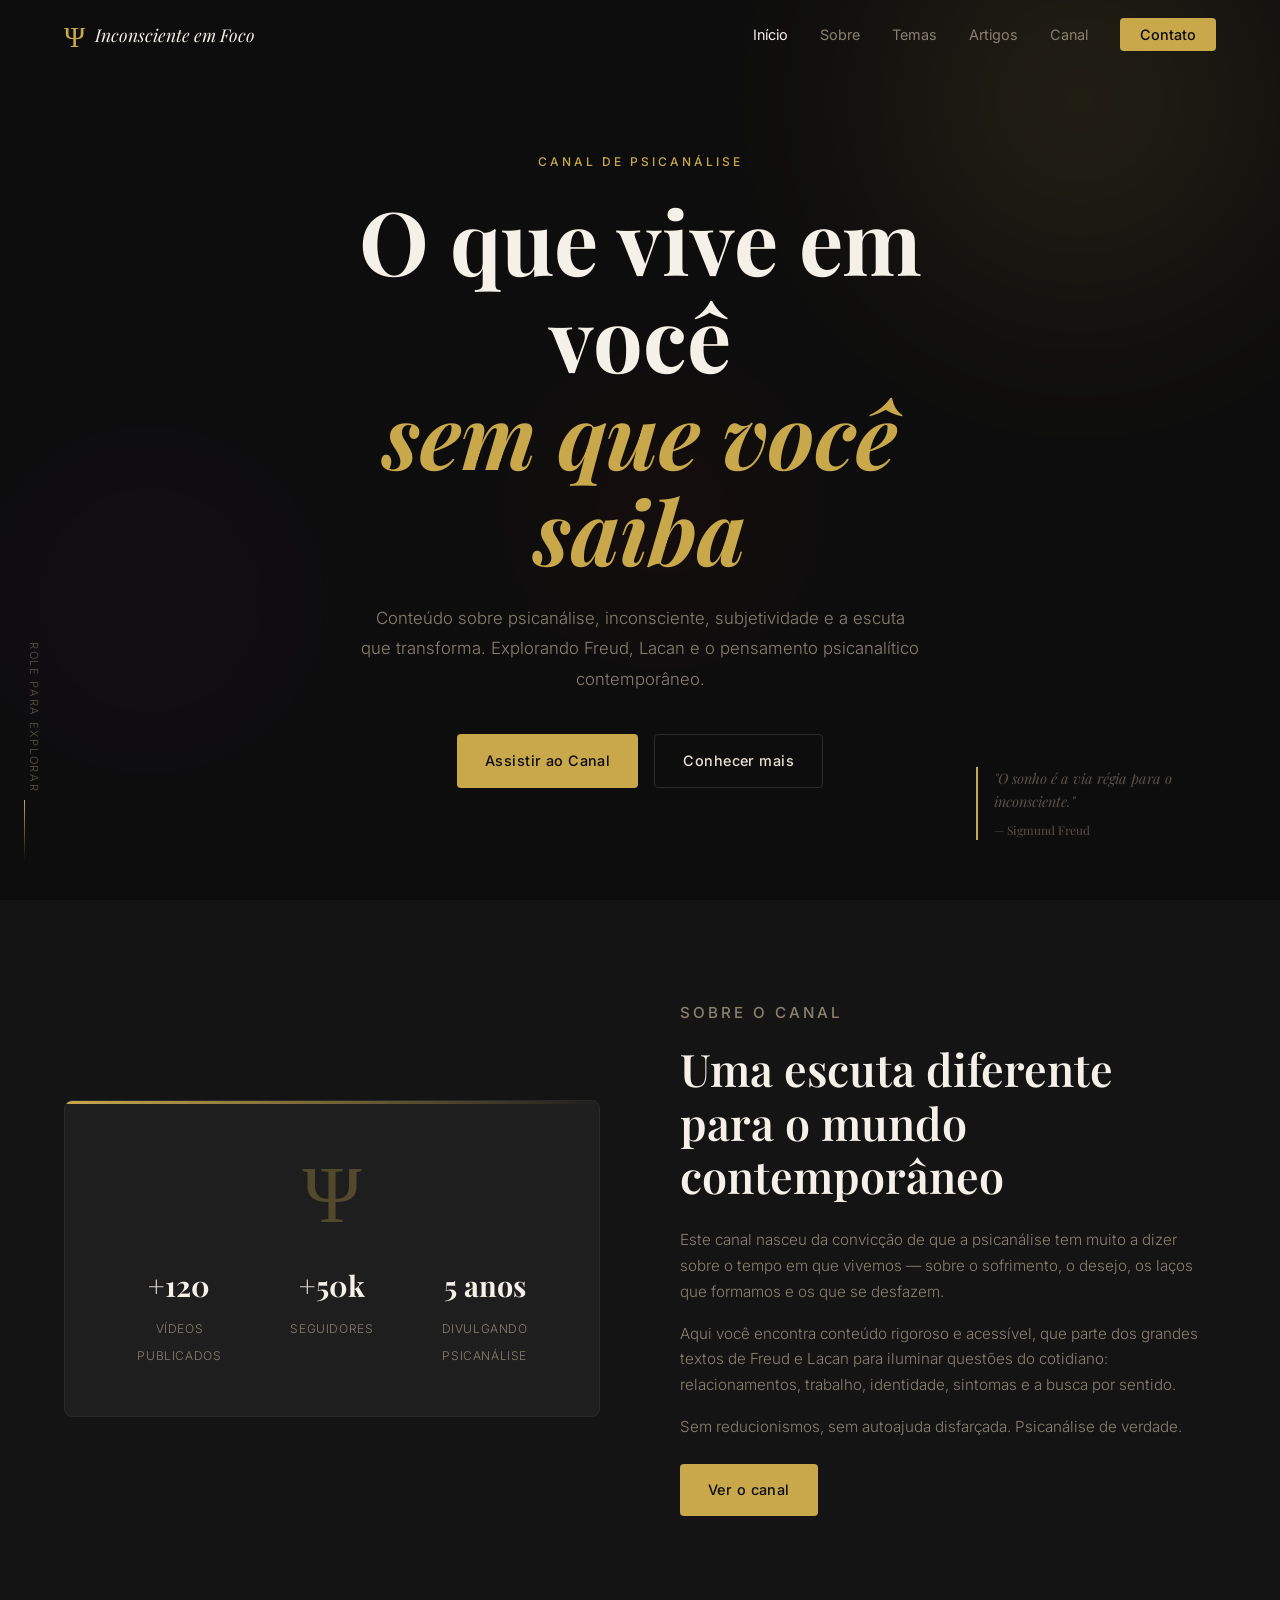
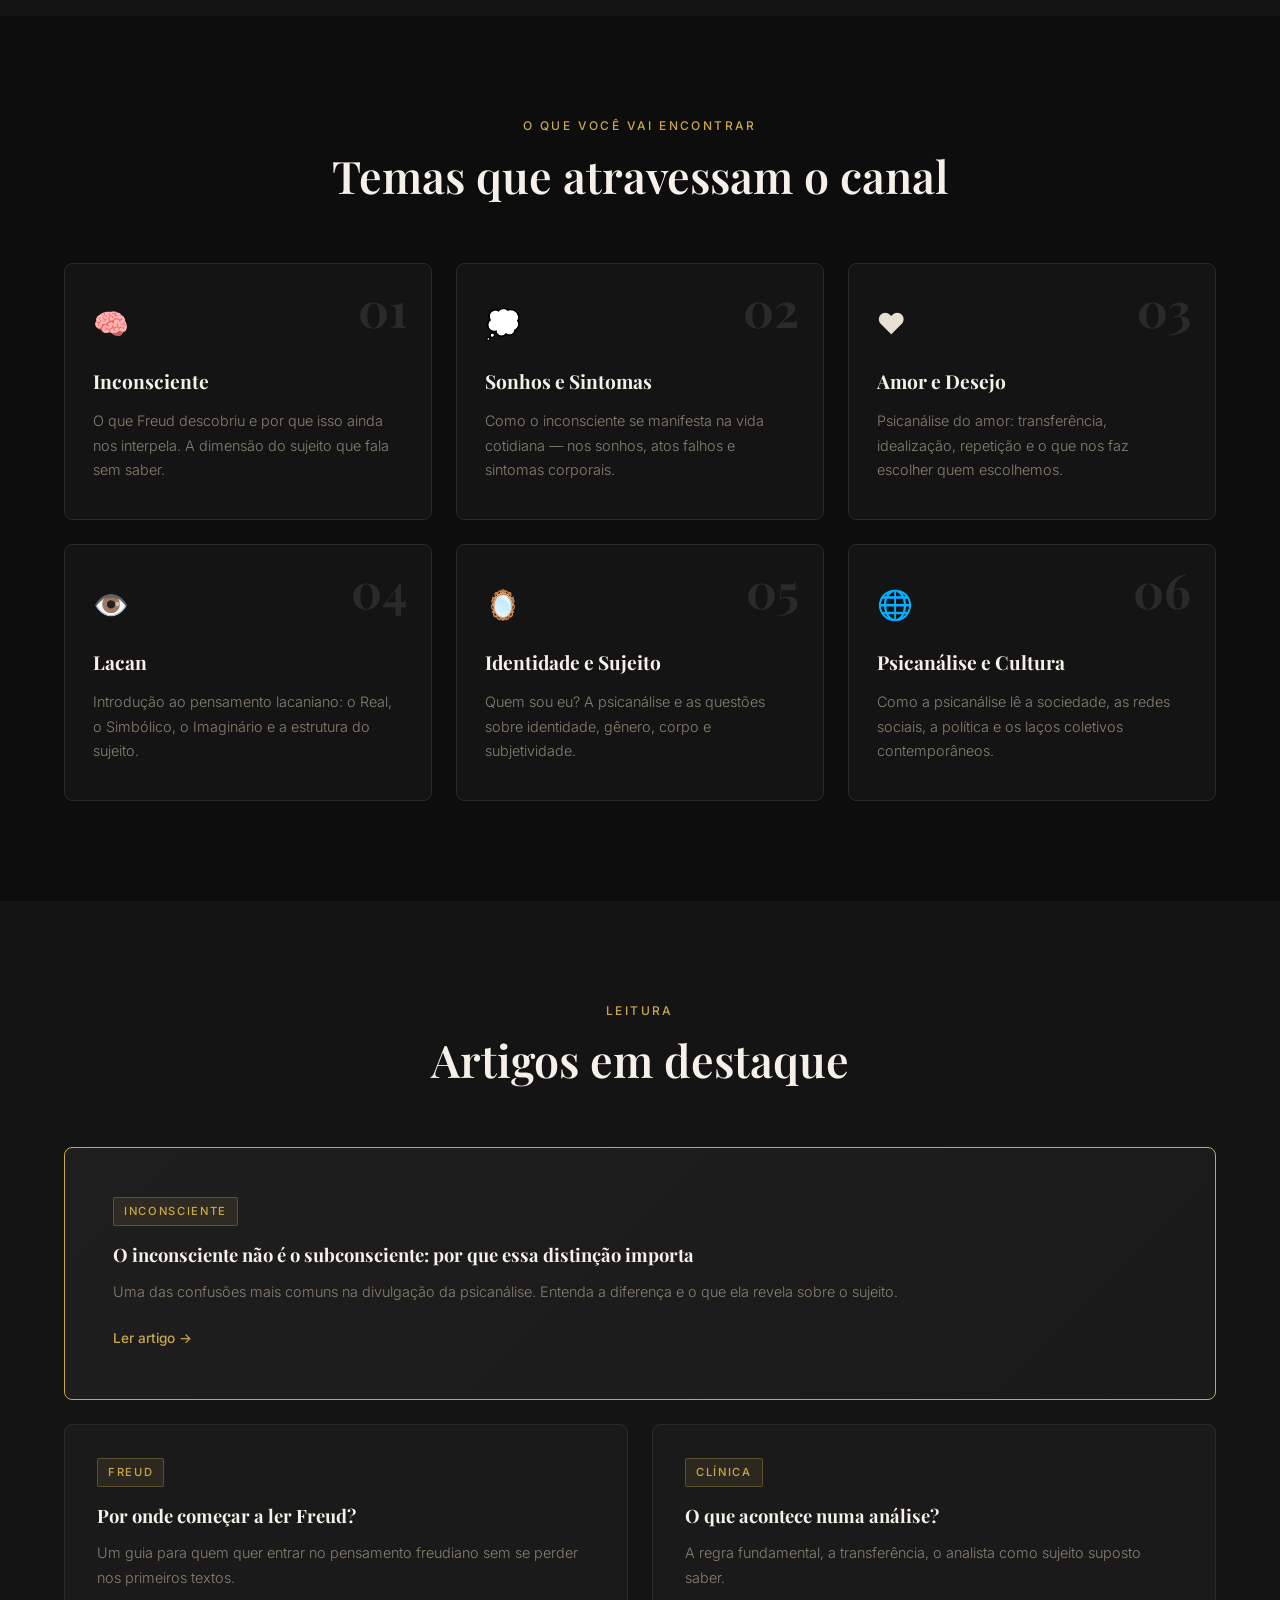
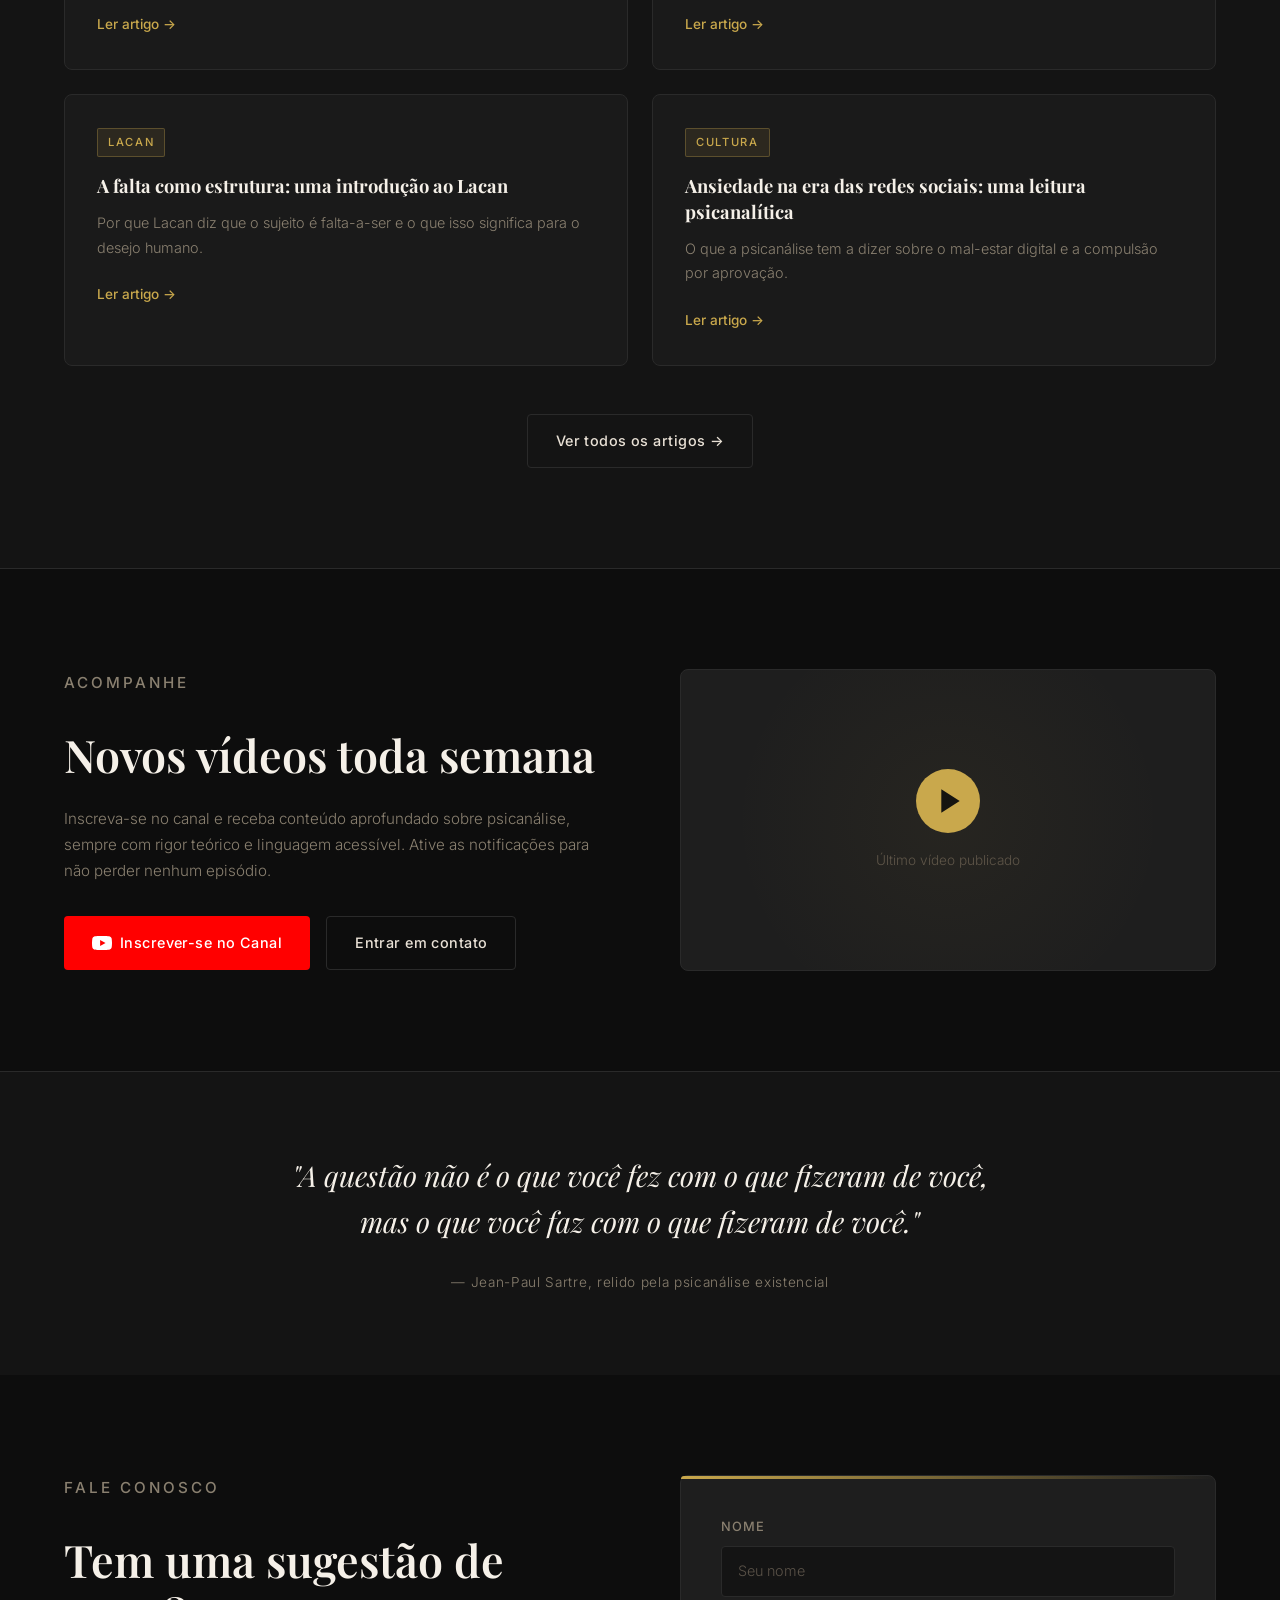
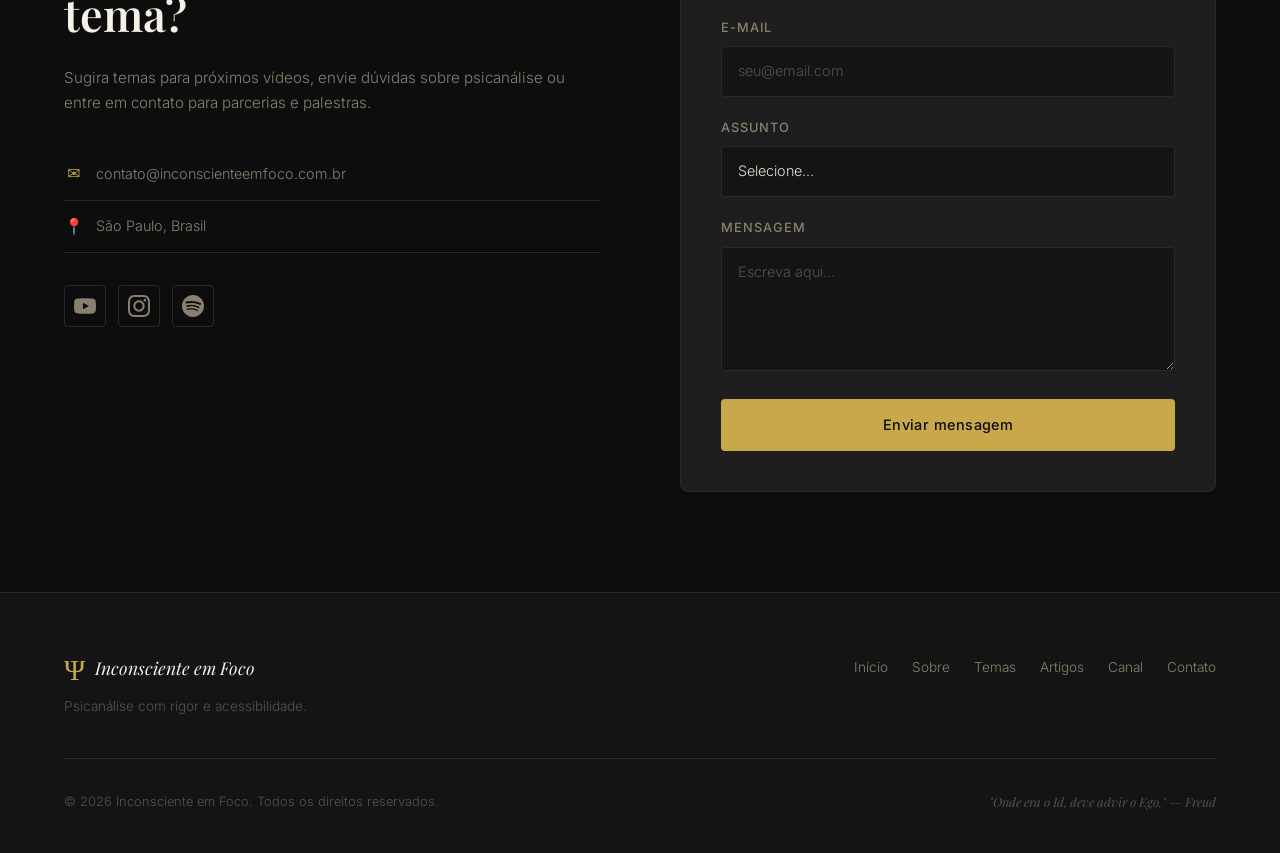
==== commit 23fc304a: "feat: add articles listing page and three full article pages - artigos.html: listing of 12 articles " ====
--- a/index.html
+++ b/index.html
@@ -25,7 +25,7 @@
         <li><a href="#inicio">Início</a></li>
         <li><a href="#sobre">Sobre</a></li>
         <li><a href="#temas">Temas</a></li>
-        <li><a href="#artigos">Artigos</a></li>
+        <li><a href="artigos.html">Artigos</a></li>
         <li><a href="#canal">Canal</a></li>
         <li><a href="#contato" class="btn-nav">Contato</a></li>
       </ul>
@@ -163,32 +163,35 @@
           <div class="artigo-tag">Inconsciente</div>
           <h3>O inconsciente não é o subconsciente: por que essa distinção importa</h3>
           <p>Uma das confusões mais comuns na divulgação da psicanálise. Entenda a diferença e o que ela revela sobre o sujeito.</p>
-          <a href="#" class="artigo-link">Ler artigo →</a>
+          <a href="artigo-inconsciente-subconsciente.html" class="artigo-link">Ler artigo →</a>
         </article>
         <article class="artigo-card">
           <div class="artigo-tag">Freud</div>
           <h3>Por onde começar a ler Freud?</h3>
           <p>Um guia para quem quer entrar no pensamento freudiano sem se perder nos primeiros textos.</p>
-          <a href="#" class="artigo-link">Ler artigo →</a>
+          <a href="artigo-como-ler-freud.html" class="artigo-link">Ler artigo →</a>
         </article>
         <article class="artigo-card">
           <div class="artigo-tag">Clínica</div>
           <h3>O que acontece numa análise?</h3>
           <p>A regra fundamental, a transferência, o analista como sujeito suposto saber.</p>
-          <a href="#" class="artigo-link">Ler artigo →</a>
+          <a href="artigo-o-que-acontece-numa-analise.html" class="artigo-link">Ler artigo →</a>
         </article>
         <article class="artigo-card">
           <div class="artigo-tag">Lacan</div>
           <h3>A falta como estrutura: uma introdução ao Lacan</h3>
           <p>Por que Lacan diz que o sujeito é falta-a-ser e o que isso significa para o desejo humano.</p>
-          <a href="#" class="artigo-link">Ler artigo →</a>
+          <a href="artigos.html" class="artigo-link">Ler artigo →</a>
         </article>
         <article class="artigo-card">
           <div class="artigo-tag">Cultura</div>
           <h3>Ansiedade na era das redes sociais: uma leitura psicanalítica</h3>
           <p>O que a psicanálise tem a dizer sobre o mal-estar digital e a compulsão por aprovação.</p>
-          <a href="#" class="artigo-link">Ler artigo →</a>
-        </article>
+          <a href="artigos.html" class="artigo-link">Ler artigo →</a>
+        </article>
+      </div>
+      <div style="text-align: center; margin-top: 48px;">
+        <a href="artigos.html" class="btn btn-ghost">Ver todos os artigos →</a>
       </div>
     </div>
   </section>
@@ -326,7 +329,7 @@
             <li><a href="#inicio">Início</a></li>
             <li><a href="#sobre">Sobre</a></li>
             <li><a href="#temas">Temas</a></li>
-            <li><a href="#artigos">Artigos</a></li>
+            <li><a href="artigos.html">Artigos</a></li>
             <li><a href="#canal">Canal</a></li>
             <li><a href="#contato">Contato</a></li>
           </ul>
--- a/style.css
+++ b/style.css
@@ -910,6 +910,459 @@
   color: var(--text-dim) !important;
 }
 
+/* ===== ARTICLE PAGES ===== */
+.page-article {
+  background: var(--bg);
+}
+
+.article-hero {
+  padding: 140px 24px 80px;
+  background: var(--bg-2);
+  border-bottom: 1px solid var(--border);
+  position: relative;
+  overflow: hidden;
+}
+
+.article-hero::before {
+  content: '';
+  position: absolute;
+  top: -200px;
+  right: -200px;
+  width: 600px;
+  height: 600px;
+  background: radial-gradient(circle, rgba(201, 168, 76, 0.06) 0%, transparent 70%);
+  border-radius: 50%;
+  pointer-events: none;
+}
+
+.article-breadcrumb {
+  display: flex;
+  align-items: center;
+  gap: 8px;
+  font-size: 0.8rem;
+  color: var(--text-dim);
+  margin-bottom: 24px;
+}
+
+.article-breadcrumb a {
+  color: var(--text-muted);
+  transition: color var(--transition);
+}
+
+.article-breadcrumb a:hover {
+  color: var(--gold);
+}
+
+.article-breadcrumb span {
+  color: var(--text-dim);
+}
+
+.article-tag-line {
+  display: flex;
+  align-items: center;
+  gap: 16px;
+  margin-bottom: 20px;
+  flex-wrap: wrap;
+}
+
+.article-reading-time {
+  font-size: 0.8rem;
+  color: var(--text-dim);
+}
+
+.article-title {
+  font-family: var(--font-serif);
+  font-size: clamp(2rem, 5vw, 3.5rem);
+  font-weight: 700;
+  color: var(--cream);
+  line-height: 1.15;
+  max-width: 820px;
+  margin-bottom: 24px;
+}
+
+.article-subtitle {
+  font-size: 1.1rem;
+  color: var(--text-muted);
+  max-width: 680px;
+  line-height: 1.8;
+  margin-bottom: 40px;
+}
+
+.article-meta-bar {
+  display: flex;
+  align-items: center;
+  gap: 24px;
+  padding-top: 32px;
+  border-top: 1px solid var(--border);
+  flex-wrap: wrap;
+}
+
+.article-date {
+  font-size: 0.85rem;
+  color: var(--text-dim);
+}
+
+.article-share {
+  display: flex;
+  align-items: center;
+  gap: 8px;
+  margin-left: auto;
+  font-size: 0.8rem;
+  color: var(--text-dim);
+}
+
+.share-btn {
+  width: 34px;
+  height: 34px;
+  border: 1px solid var(--border);
+  border-radius: var(--radius);
+  display: flex;
+  align-items: center;
+  justify-content: center;
+  color: var(--text-muted);
+  transition: all var(--transition);
+  cursor: pointer;
+  background: none;
+  font-size: 0.9rem;
+}
+
+.share-btn:hover {
+  border-color: var(--gold);
+  color: var(--gold);
+}
+
+/* Article body layout */
+.article-layout {
+  display: grid;
+  grid-template-columns: 1fr 300px;
+  gap: 64px;
+  max-width: 1200px;
+  margin: 0 auto;
+  padding: 64px 24px 100px;
+  align-items: start;
+}
+
+.article-body {
+  min-width: 0;
+}
+
+.article-body h2 {
+  font-family: var(--font-serif);
+  font-size: 1.7rem;
+  color: var(--cream);
+  margin: 48px 0 20px;
+  line-height: 1.3;
+}
+
+.article-body h3 {
+  font-family: var(--font-serif);
+  font-size: 1.25rem;
+  color: var(--cream);
+  margin: 36px 0 16px;
+}
+
+.article-body p {
+  font-size: 1.05rem;
+  color: var(--text-muted);
+  line-height: 1.9;
+  margin-bottom: 24px;
+}
+
+.article-body p:first-child {
+  font-size: 1.15rem;
+  color: var(--text);
+}
+
+.article-body ul,
+.article-body ol {
+  margin: 0 0 24px 0;
+  padding-left: 24px;
+}
+
+.article-body li {
+  font-size: 1.02rem;
+  color: var(--text-muted);
+  line-height: 1.8;
+  margin-bottom: 8px;
+}
+
+.article-body blockquote {
+  border-left: 3px solid var(--gold);
+  padding: 20px 28px;
+  margin: 40px 0;
+  background: rgba(201, 168, 76, 0.04);
+  border-radius: 0 var(--radius) var(--radius) 0;
+}
+
+.article-body blockquote p {
+  font-family: var(--font-serif);
+  font-style: italic;
+  font-size: 1.15rem;
+  color: var(--cream);
+  margin-bottom: 8px;
+}
+
+.article-body blockquote cite {
+  font-size: 0.82rem;
+  color: var(--text-dim);
+  font-style: normal;
+}
+
+.article-body .note {
+  background: var(--surface);
+  border: 1px solid var(--border);
+  border-radius: var(--radius);
+  padding: 20px 24px;
+  margin: 32px 0;
+  font-size: 0.9rem;
+  color: var(--text-muted);
+}
+
+.article-body .note strong {
+  color: var(--gold);
+  display: block;
+  margin-bottom: 6px;
+  font-size: 0.8rem;
+  letter-spacing: 0.1em;
+  text-transform: uppercase;
+}
+
+.article-body hr {
+  border: none;
+  border-top: 1px solid var(--border);
+  margin: 48px 0;
+}
+
+.article-tags {
+  display: flex;
+  gap: 8px;
+  flex-wrap: wrap;
+  margin-top: 48px;
+  padding-top: 32px;
+  border-top: 1px solid var(--border);
+}
+
+.article-tag-link {
+  font-size: 0.75rem;
+  font-weight: 500;
+  letter-spacing: 0.1em;
+  text-transform: uppercase;
+  color: var(--text-muted);
+  background: var(--surface);
+  border: 1px solid var(--border);
+  border-radius: var(--radius);
+  padding: 6px 14px;
+  transition: all var(--transition);
+}
+
+.article-tag-link:hover {
+  border-color: var(--gold);
+  color: var(--gold);
+}
+
+/* Sidebar */
+.article-sidebar {
+  position: sticky;
+  top: 100px;
+}
+
+.sidebar-block {
+  background: var(--surface);
+  border: 1px solid var(--border);
+  border-radius: 8px;
+  padding: 28px;
+  margin-bottom: 24px;
+}
+
+.sidebar-block::before {
+  content: '';
+  display: block;
+  width: 40px;
+  height: 2px;
+  background: var(--gold);
+  margin-bottom: 20px;
+}
+
+.sidebar-block h4 {
+  font-family: var(--font-serif);
+  font-size: 1rem;
+  color: var(--cream);
+  margin-bottom: 16px;
+}
+
+.toc-list {
+  list-style: none;
+  padding: 0;
+}
+
+.toc-list li {
+  margin-bottom: 10px;
+}
+
+.toc-list a {
+  font-size: 0.85rem;
+  color: var(--text-muted);
+  transition: color var(--transition);
+  line-height: 1.4;
+  display: block;
+  padding-left: 12px;
+  border-left: 2px solid var(--border);
+  transition: all var(--transition);
+}
+
+.toc-list a:hover,
+.toc-list a.active {
+  color: var(--gold);
+  border-left-color: var(--gold);
+}
+
+.related-article-item {
+  padding: 14px 0;
+  border-bottom: 1px solid var(--border);
+}
+
+.related-article-item:last-child {
+  border-bottom: none;
+  padding-bottom: 0;
+}
+
+.related-article-item .artigo-tag {
+  margin-bottom: 6px;
+  font-size: 0.65rem;
+}
+
+.related-article-item a {
+  font-family: var(--font-serif);
+  font-size: 0.95rem;
+  color: var(--text);
+  line-height: 1.4;
+  transition: color var(--transition);
+  display: block;
+}
+
+.related-article-item a:hover {
+  color: var(--gold);
+}
+
+/* ===== ARTIGOS LISTING PAGE ===== */
+.artigos-page-hero {
+  padding: 140px 24px 80px;
+  background: var(--bg-2);
+  border-bottom: 1px solid var(--border);
+}
+
+.artigos-page-hero .hero-eyebrow {
+  margin-bottom: 12px;
+}
+
+.artigos-page-title {
+  font-family: var(--font-serif);
+  font-size: clamp(2.5rem, 5vw, 4rem);
+  font-weight: 700;
+  color: var(--cream);
+  margin-bottom: 16px;
+  line-height: 1.1;
+}
+
+.artigos-page-sub {
+  font-size: 1rem;
+  color: var(--text-muted);
+  max-width: 560px;
+  line-height: 1.8;
+}
+
+.artigos-page-content {
+  padding: 64px 0 100px;
+}
+
+.filter-bar {
+  display: flex;
+  align-items: center;
+  gap: 12px;
+  flex-wrap: wrap;
+  margin-bottom: 48px;
+}
+
+.filter-label {
+  font-size: 0.75rem;
+  font-weight: 500;
+  letter-spacing: 0.1em;
+  text-transform: uppercase;
+  color: var(--text-dim);
+  margin-right: 4px;
+}
+
+.filter-btn {
+  font-size: 0.8rem;
+  font-weight: 500;
+  letter-spacing: 0.05em;
+  color: var(--text-muted);
+  background: var(--surface);
+  border: 1px solid var(--border);
+  border-radius: 2px;
+  padding: 8px 16px;
+  cursor: pointer;
+  transition: all var(--transition);
+  font-family: var(--font-sans);
+}
+
+.filter-btn:hover,
+.filter-btn.active {
+  background: rgba(201, 168, 76, 0.1);
+  border-color: var(--gold);
+  color: var(--gold);
+}
+
+.artigos-full-grid {
+  display: grid;
+  grid-template-columns: repeat(3, 1fr);
+  gap: 24px;
+}
+
+.artigo-full-card {
+  background: var(--bg-2);
+  border: 1px solid var(--border);
+  border-radius: 8px;
+  padding: 32px;
+  transition: all var(--transition);
+  display: flex;
+  flex-direction: column;
+}
+
+.artigo-full-card:hover {
+  border-color: var(--gold);
+  transform: translateY(-4px);
+  box-shadow: 0 20px 40px rgba(0,0,0,0.3);
+}
+
+.artigo-full-card h3 {
+  font-family: var(--font-serif);
+  font-size: 1.15rem;
+  color: var(--cream);
+  margin-bottom: 12px;
+  line-height: 1.4;
+  flex: 1;
+}
+
+.artigo-full-card p {
+  font-size: 0.88rem;
+  color: var(--text-muted);
+  line-height: 1.7;
+  margin-bottom: 20px;
+}
+
+.artigo-footer {
+  display: flex;
+  align-items: center;
+  justify-content: space-between;
+  margin-top: auto;
+}
+
+.artigo-date {
+  font-size: 0.78rem;
+  color: var(--text-dim);
+}
+
 /* ===== SCROLL REVEAL ===== */
 .reveal {
   opacity: 0;
@@ -927,11 +1380,48 @@
   .temas-grid {
     grid-template-columns: repeat(2, 1fr);
   }
+
+  .artigos-full-grid {
+    grid-template-columns: repeat(2, 1fr);
+  }
+
+  .article-layout {
+    grid-template-columns: 1fr;
+    gap: 0;
+  }
+
+  .article-sidebar {
+    position: static;
+    display: grid;
+    grid-template-columns: 1fr 1fr;
+    gap: 24px;
+    margin-top: 48px;
+  }
 }
 
 @media (max-width: 768px) {
   :root {
     --section-pad: 64px;
+  }
+
+  .artigos-full-grid {
+    grid-template-columns: 1fr;
+  }
+
+  .article-sidebar {
+    grid-template-columns: 1fr;
+  }
+
+  .article-hero {
+    padding: 110px 24px 56px;
+  }
+
+  .article-layout {
+    padding: 48px 24px 80px;
+  }
+
+  .article-share {
+    margin-left: 0;
   }
 
   .menu-toggle {
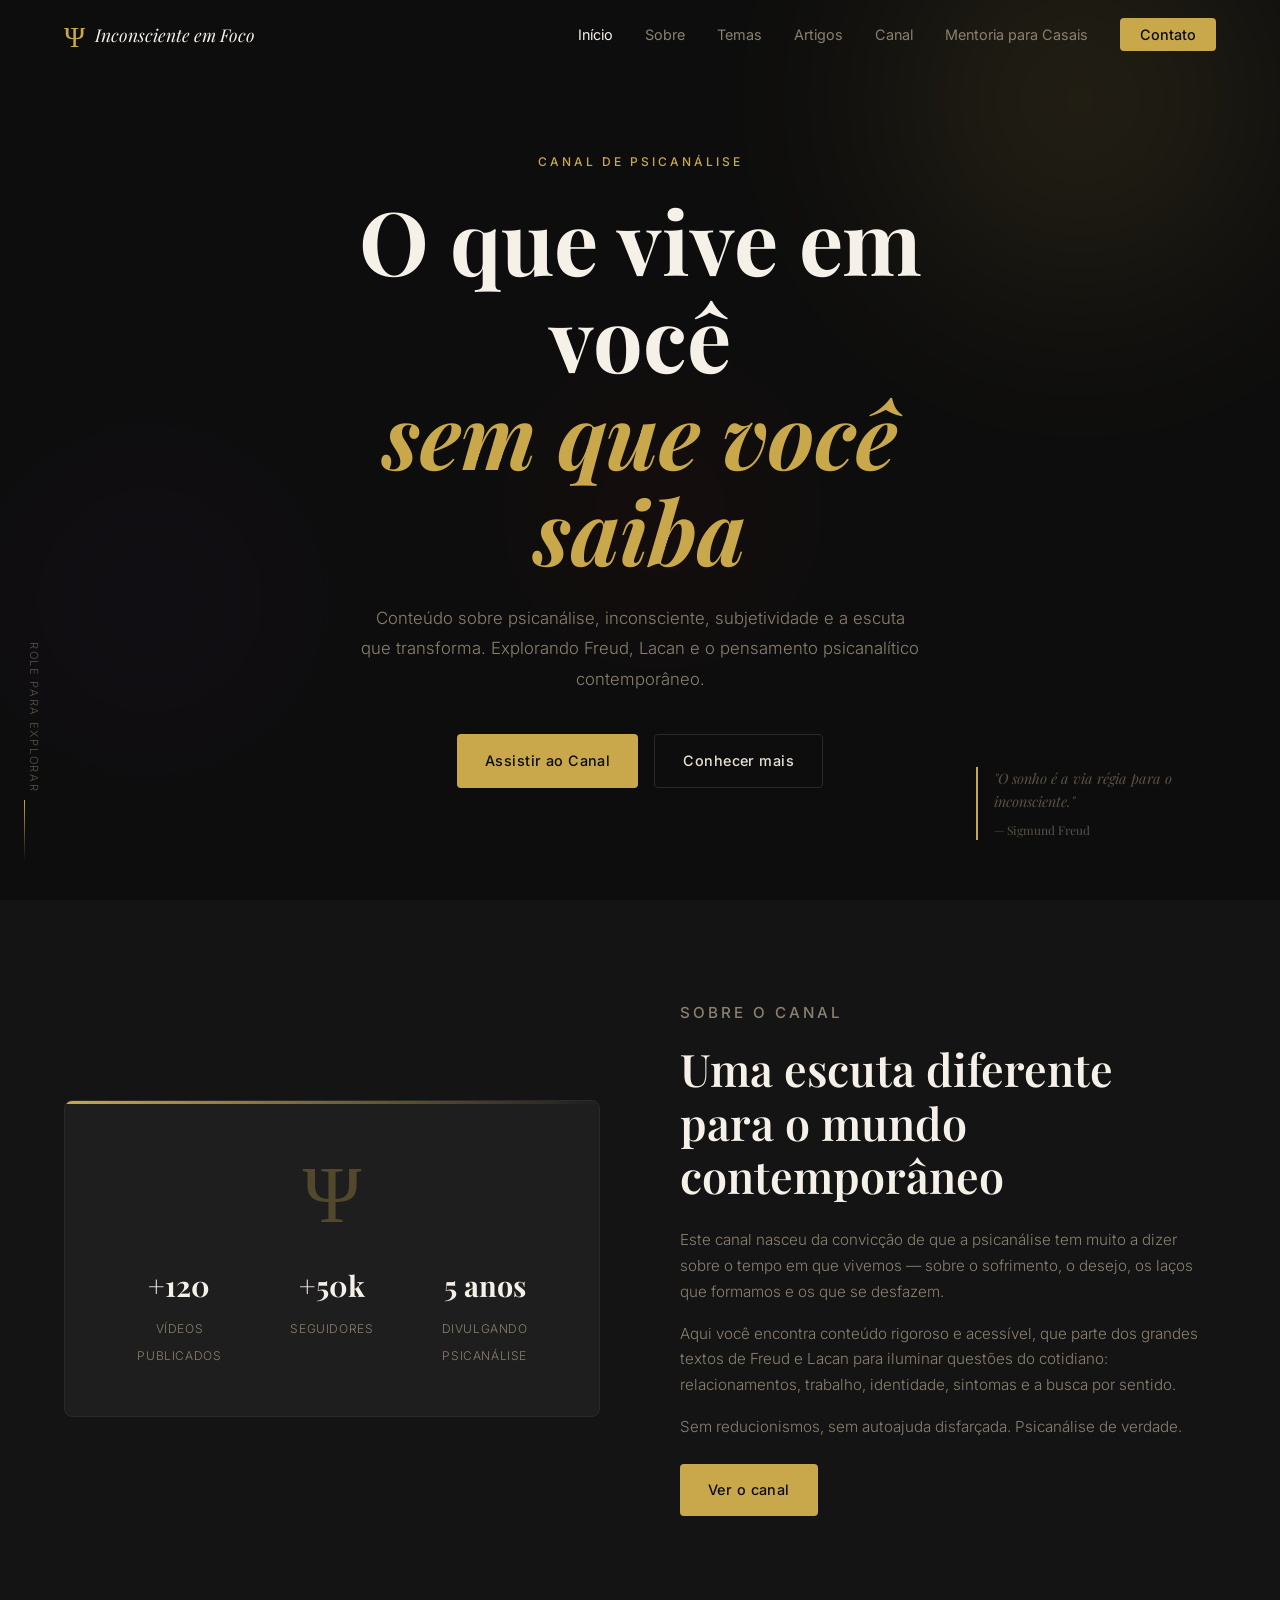
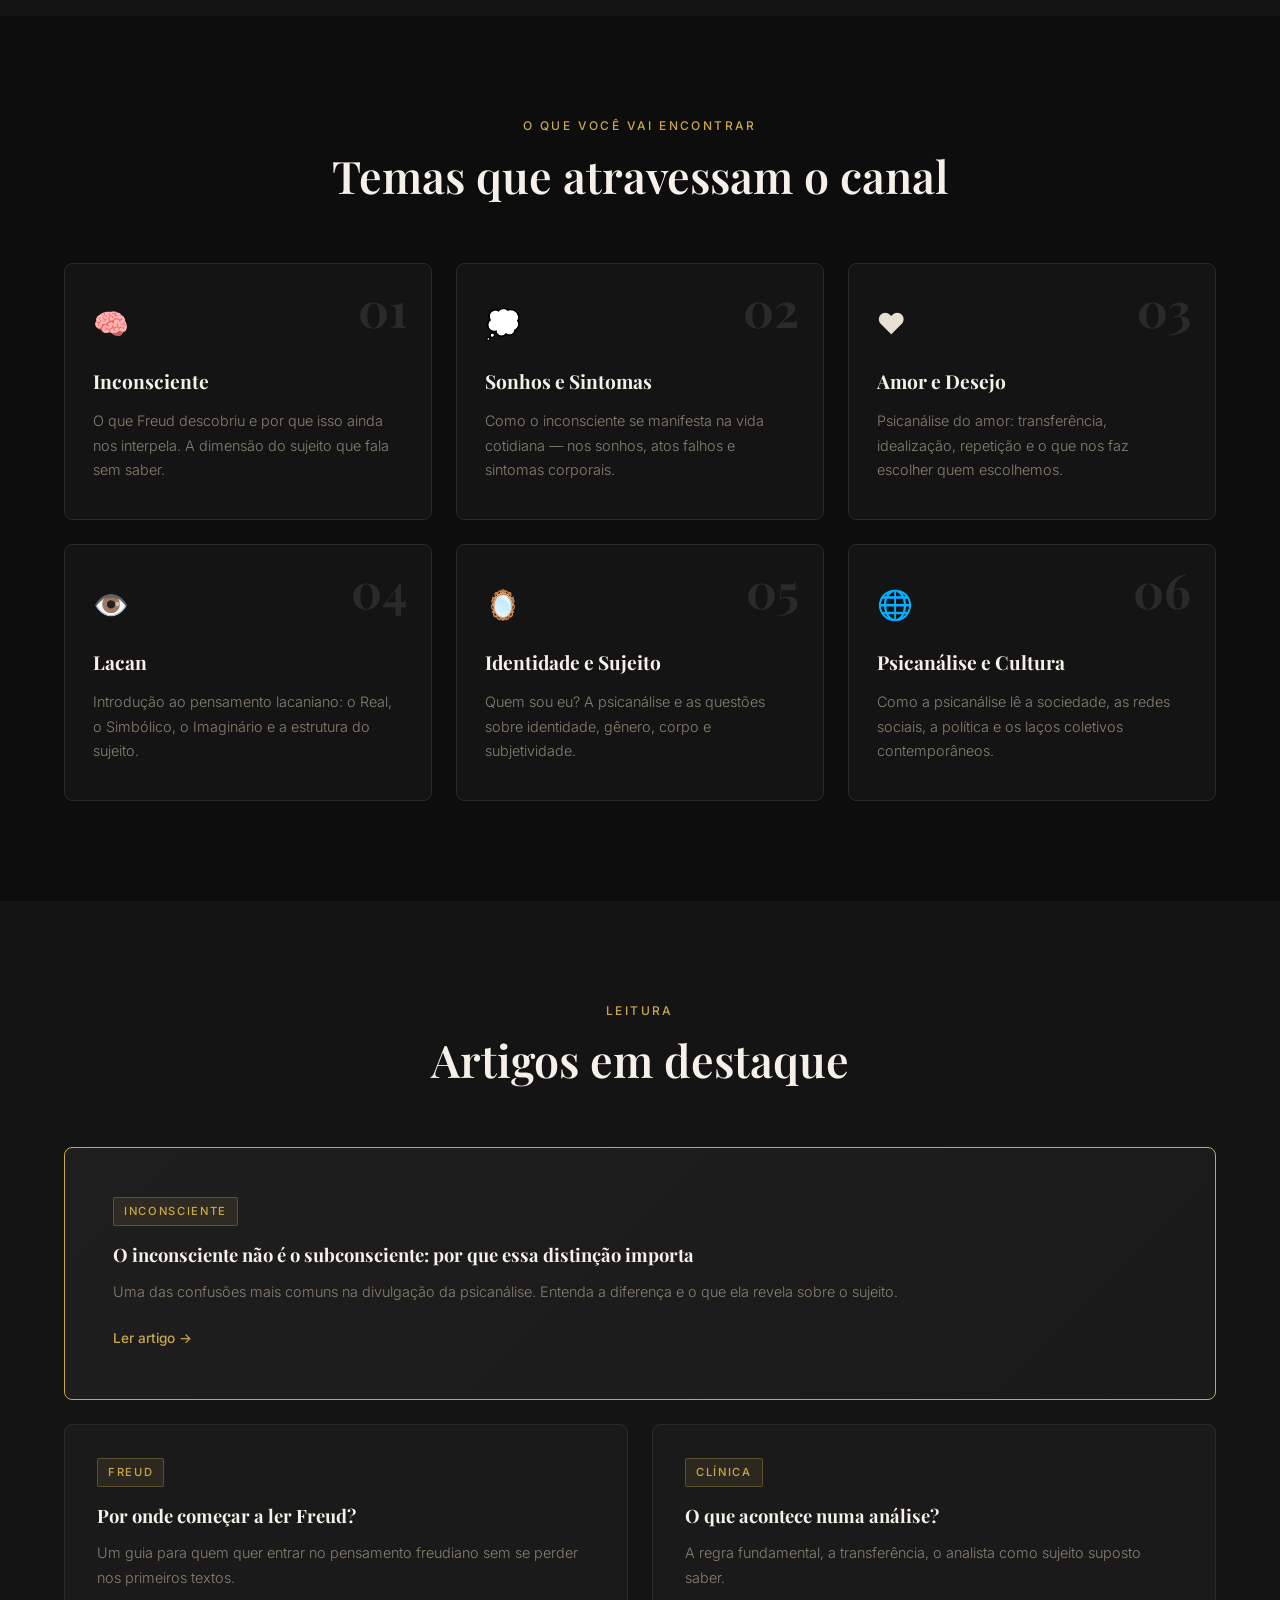
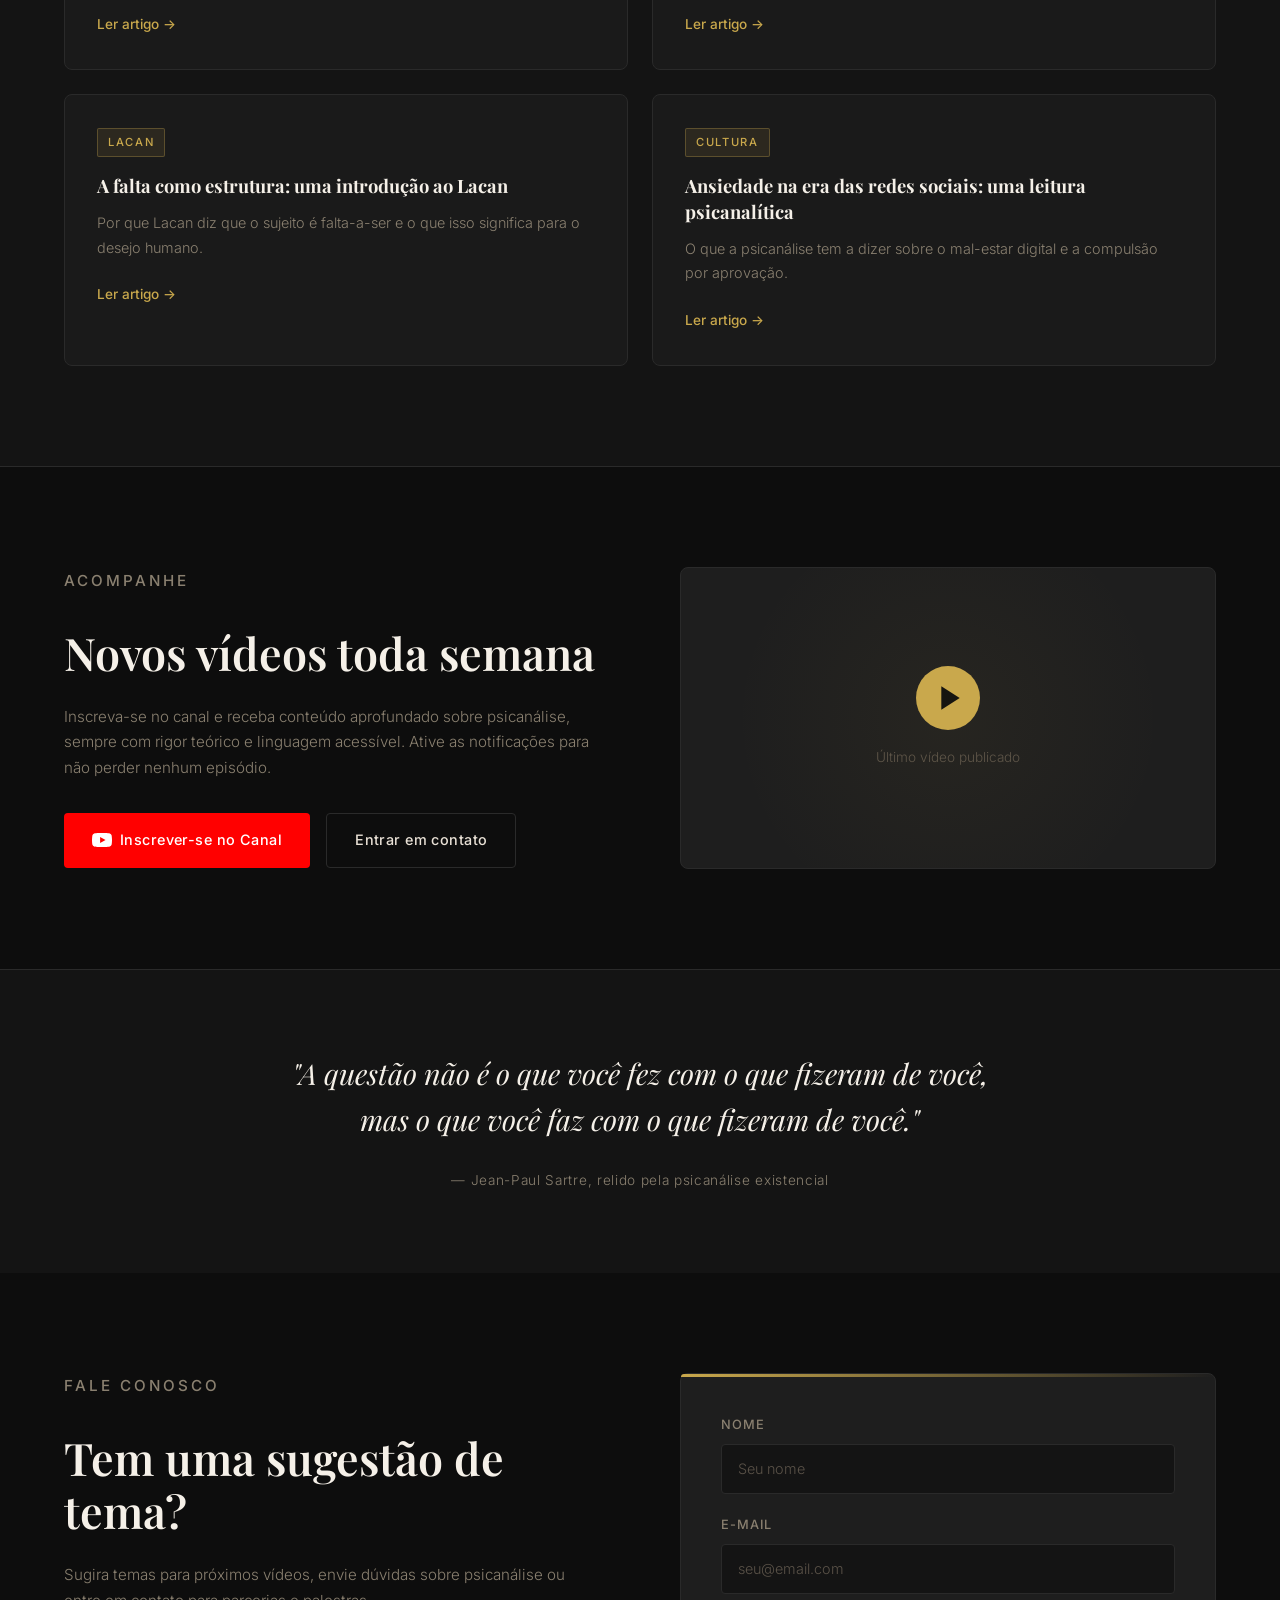
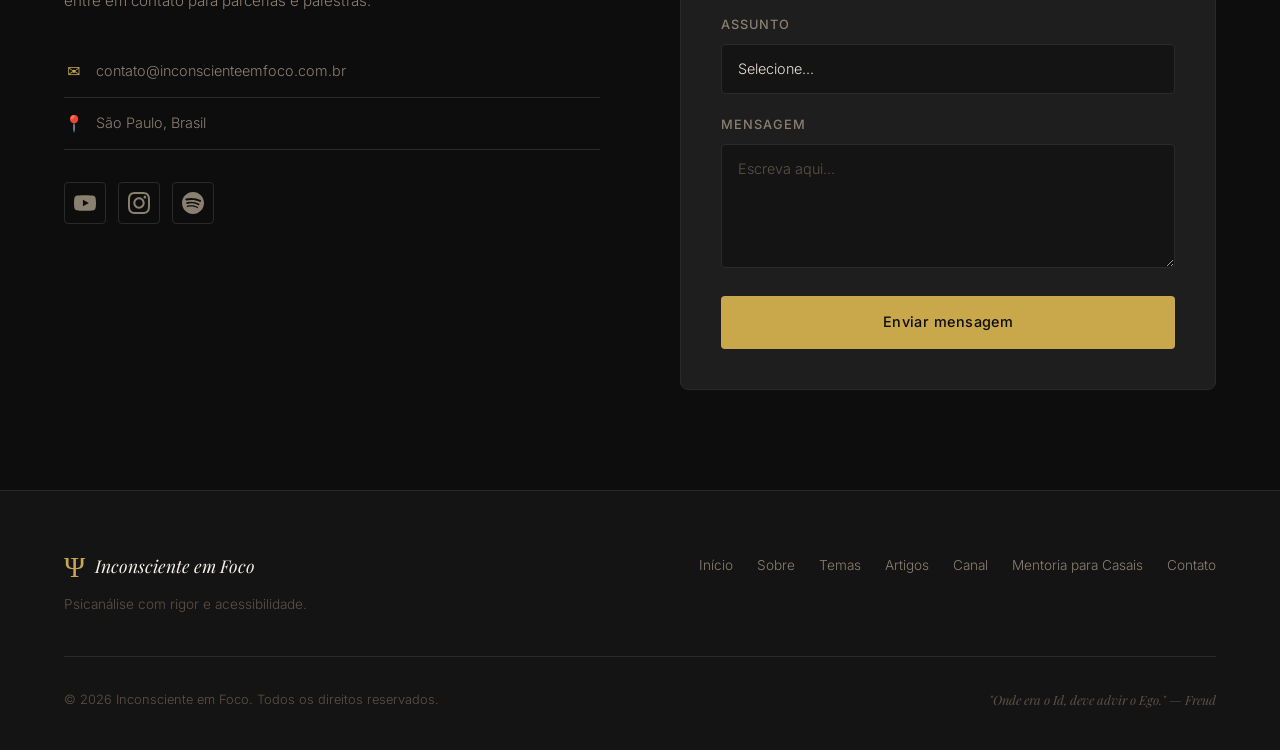
==== commit 09770e91: "feat: add couple mentoring landing page Adds mentoria.html, a standalone landing page for the "De Co" ====
--- a/index.html
+++ b/index.html
@@ -25,8 +25,9 @@
         <li><a href="#inicio">Início</a></li>
         <li><a href="#sobre">Sobre</a></li>
         <li><a href="#temas">Temas</a></li>
-        <li><a href="artigos.html">Artigos</a></li>
+        <li><a href="#artigos">Artigos</a></li>
         <li><a href="#canal">Canal</a></li>
+        <li><a href="mentoria.html">Mentoria para Casais</a></li>
         <li><a href="#contato" class="btn-nav">Contato</a></li>
       </ul>
     </div>
@@ -163,35 +164,32 @@
           <div class="artigo-tag">Inconsciente</div>
           <h3>O inconsciente não é o subconsciente: por que essa distinção importa</h3>
           <p>Uma das confusões mais comuns na divulgação da psicanálise. Entenda a diferença e o que ela revela sobre o sujeito.</p>
-          <a href="artigo-inconsciente-subconsciente.html" class="artigo-link">Ler artigo →</a>
+          <a href="#" class="artigo-link">Ler artigo →</a>
         </article>
         <article class="artigo-card">
           <div class="artigo-tag">Freud</div>
           <h3>Por onde começar a ler Freud?</h3>
           <p>Um guia para quem quer entrar no pensamento freudiano sem se perder nos primeiros textos.</p>
-          <a href="artigo-como-ler-freud.html" class="artigo-link">Ler artigo →</a>
+          <a href="#" class="artigo-link">Ler artigo →</a>
         </article>
         <article class="artigo-card">
           <div class="artigo-tag">Clínica</div>
           <h3>O que acontece numa análise?</h3>
           <p>A regra fundamental, a transferência, o analista como sujeito suposto saber.</p>
-          <a href="artigo-o-que-acontece-numa-analise.html" class="artigo-link">Ler artigo →</a>
+          <a href="#" class="artigo-link">Ler artigo →</a>
         </article>
         <article class="artigo-card">
           <div class="artigo-tag">Lacan</div>
           <h3>A falta como estrutura: uma introdução ao Lacan</h3>
           <p>Por que Lacan diz que o sujeito é falta-a-ser e o que isso significa para o desejo humano.</p>
-          <a href="artigos.html" class="artigo-link">Ler artigo →</a>
+          <a href="#" class="artigo-link">Ler artigo →</a>
         </article>
         <article class="artigo-card">
           <div class="artigo-tag">Cultura</div>
           <h3>Ansiedade na era das redes sociais: uma leitura psicanalítica</h3>
           <p>O que a psicanálise tem a dizer sobre o mal-estar digital e a compulsão por aprovação.</p>
-          <a href="artigos.html" class="artigo-link">Ler artigo →</a>
-        </article>
-      </div>
-      <div style="text-align: center; margin-top: 48px;">
-        <a href="artigos.html" class="btn btn-ghost">Ver todos os artigos →</a>
+          <a href="#" class="artigo-link">Ler artigo →</a>
+        </article>
       </div>
     </div>
   </section>
@@ -329,8 +327,9 @@
             <li><a href="#inicio">Início</a></li>
             <li><a href="#sobre">Sobre</a></li>
             <li><a href="#temas">Temas</a></li>
-            <li><a href="artigos.html">Artigos</a></li>
+            <li><a href="#artigos">Artigos</a></li>
             <li><a href="#canal">Canal</a></li>
+            <li><a href="mentoria.html">Mentoria para Casais</a></li>
             <li><a href="#contato">Contato</a></li>
           </ul>
         </nav>
